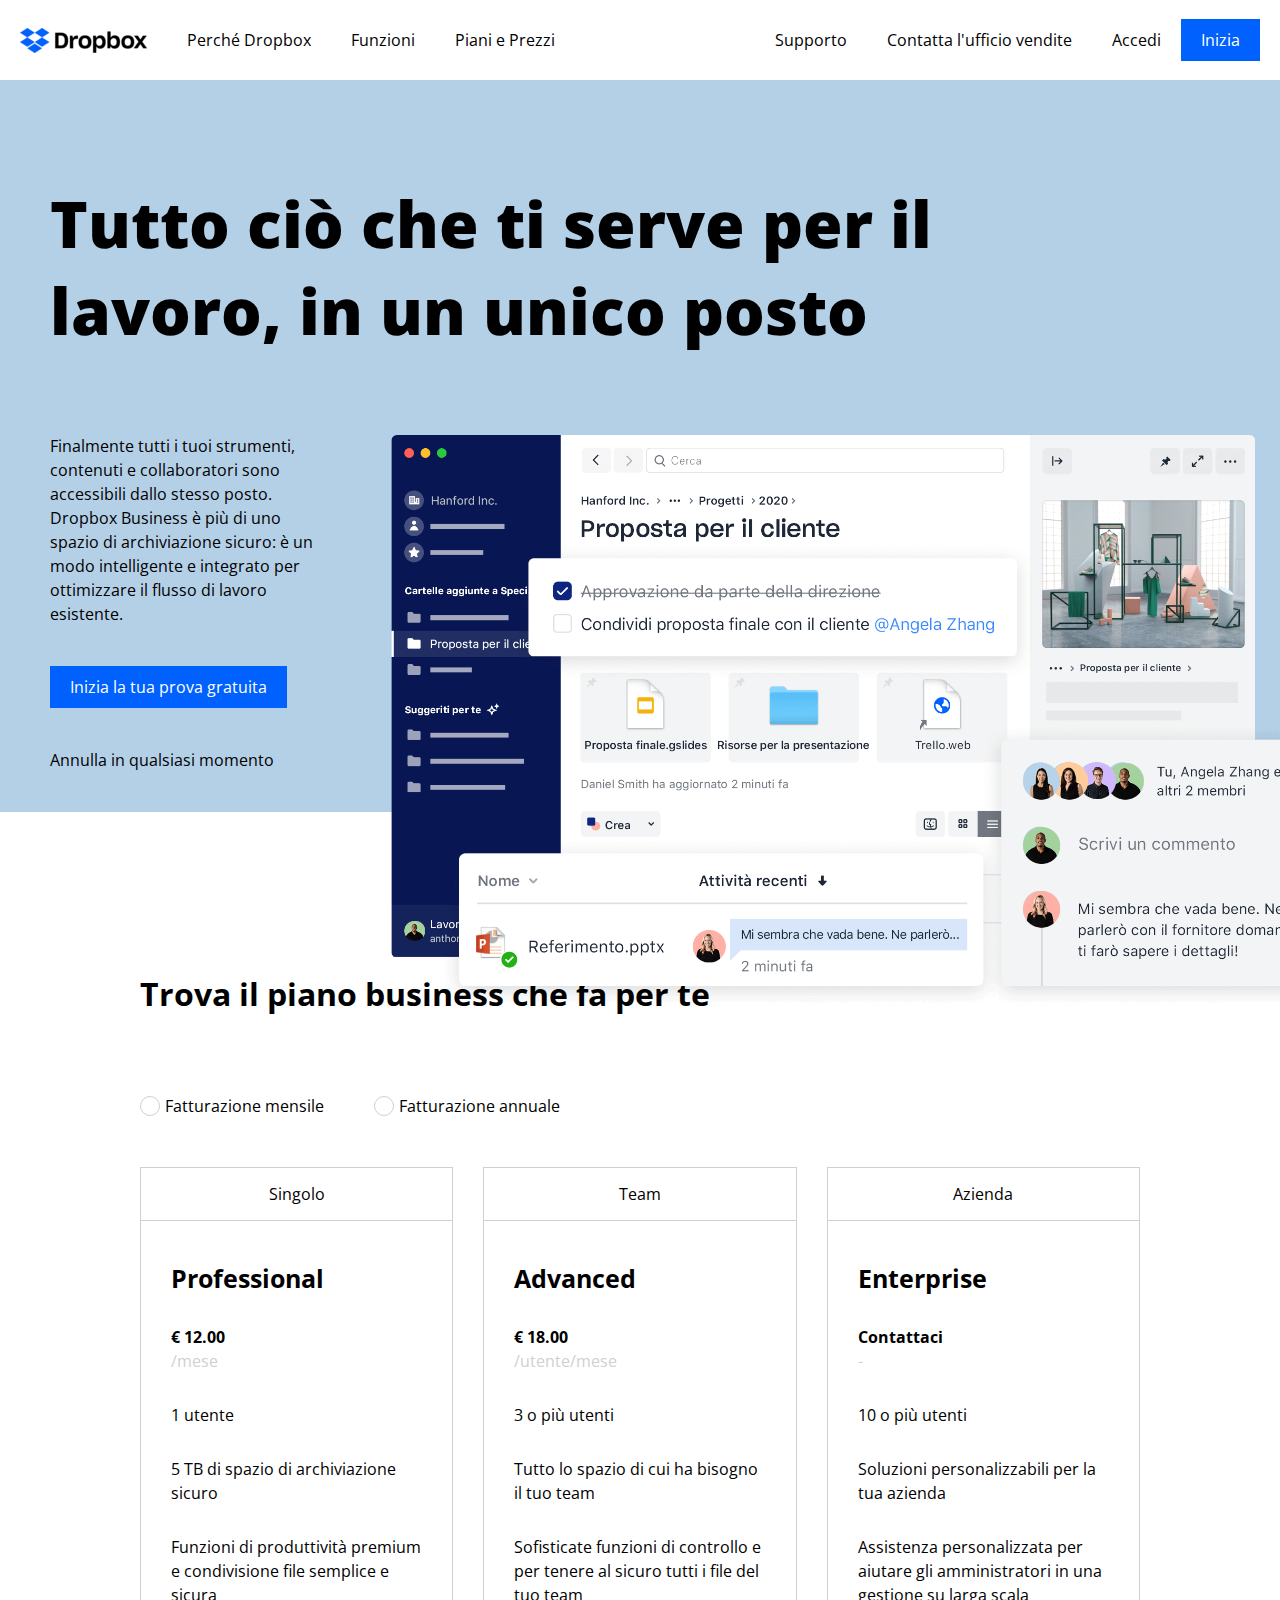
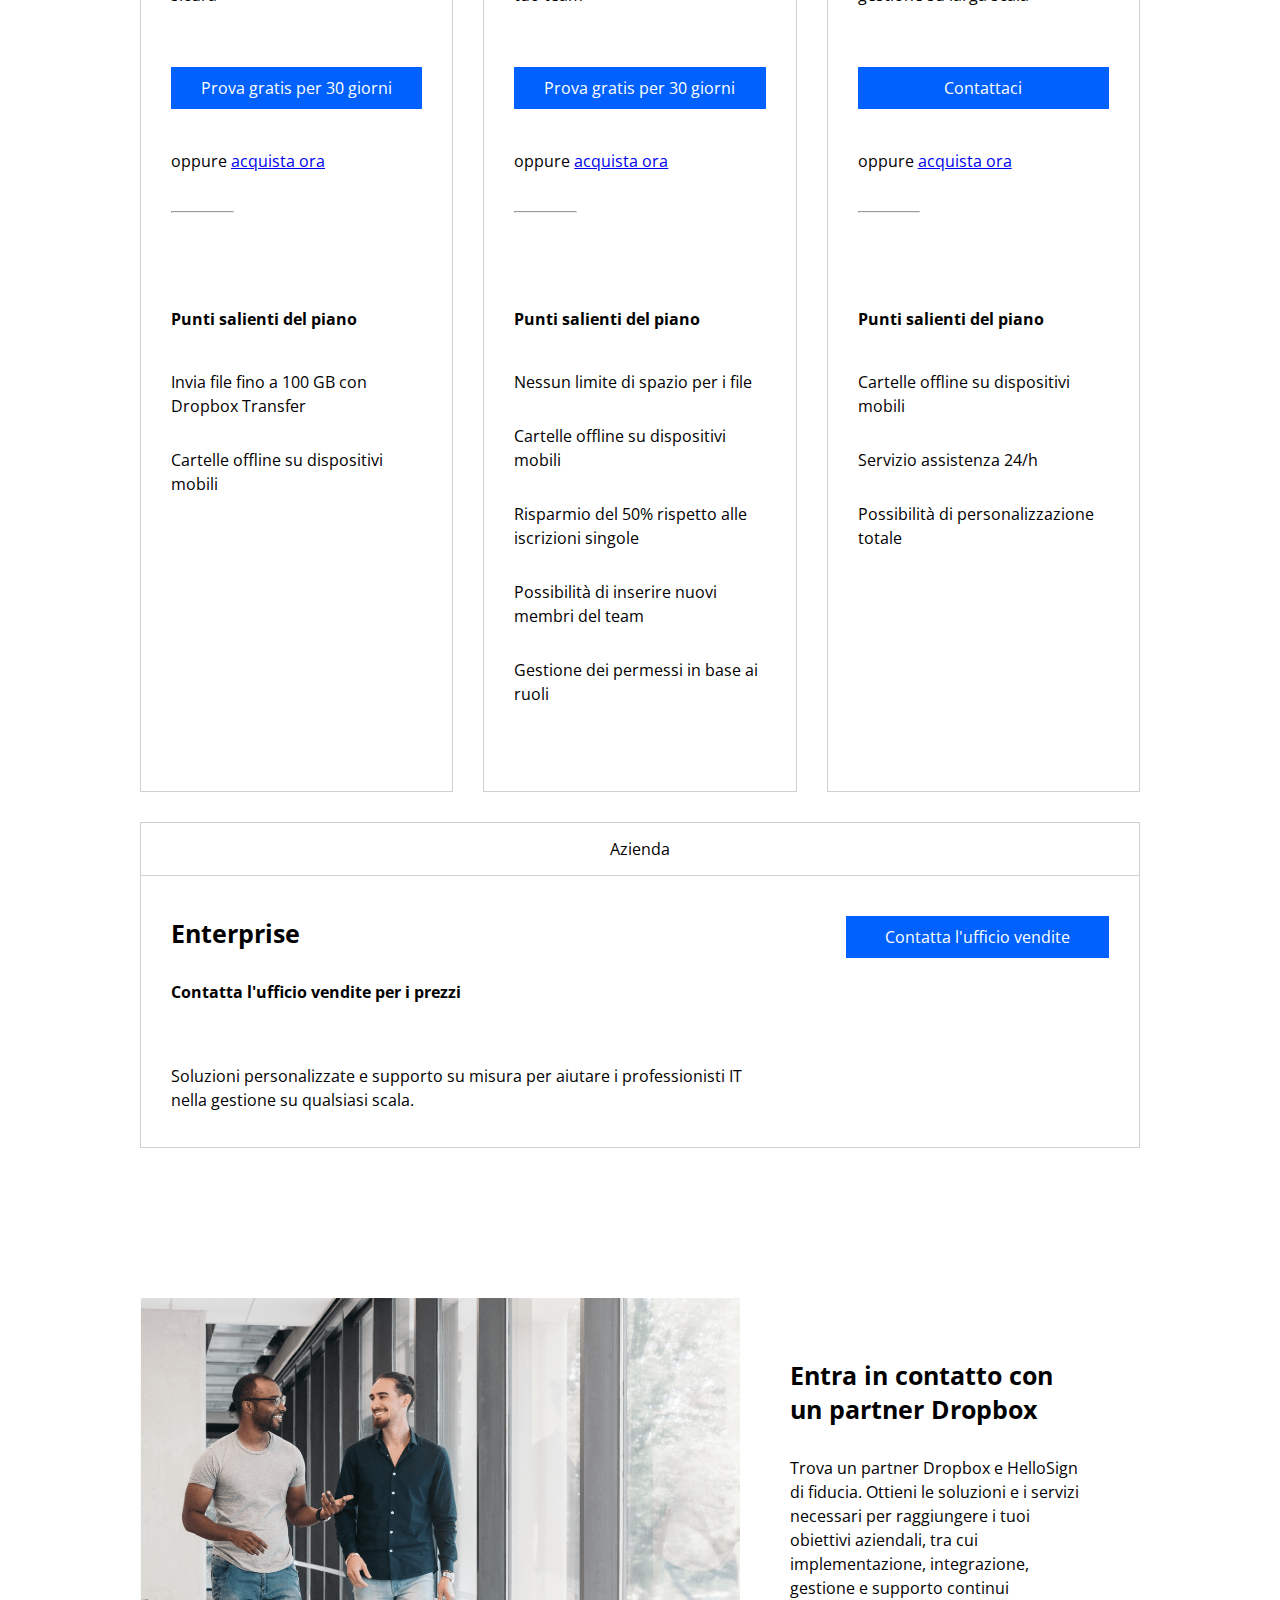
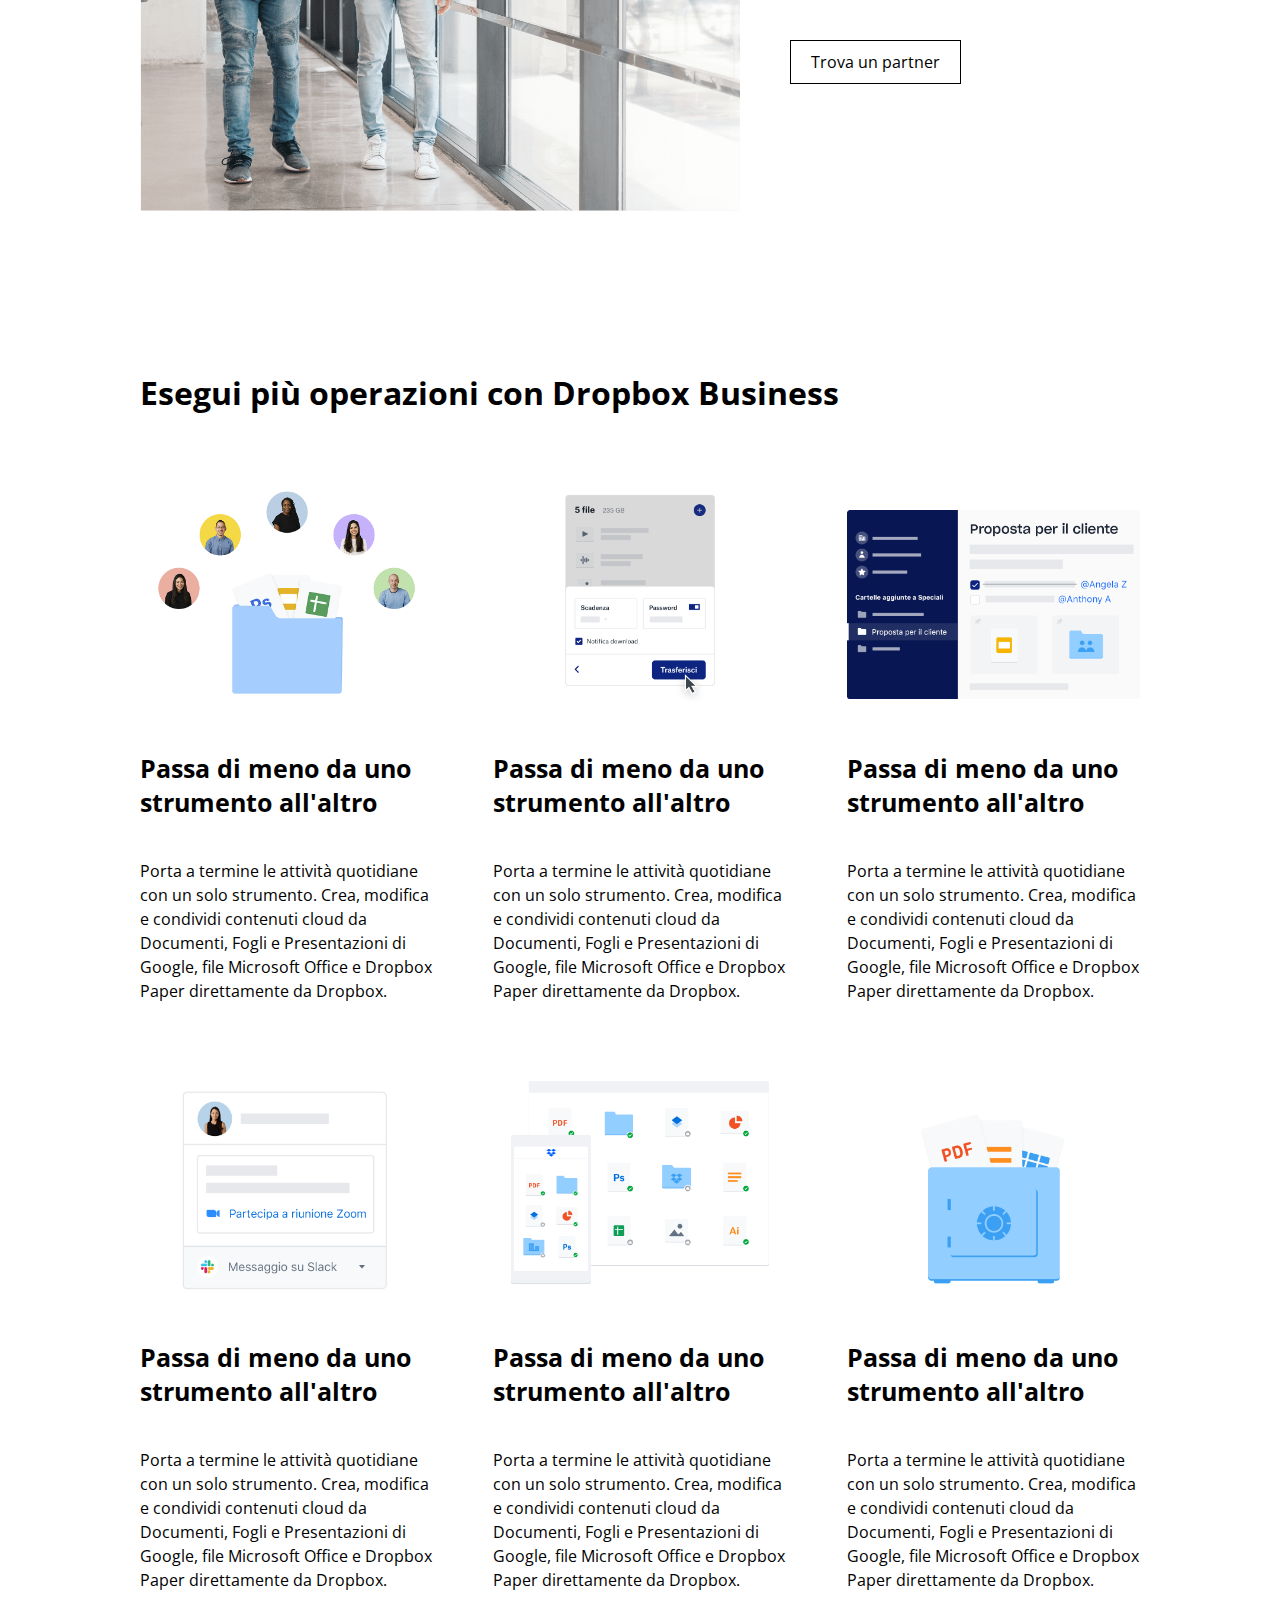
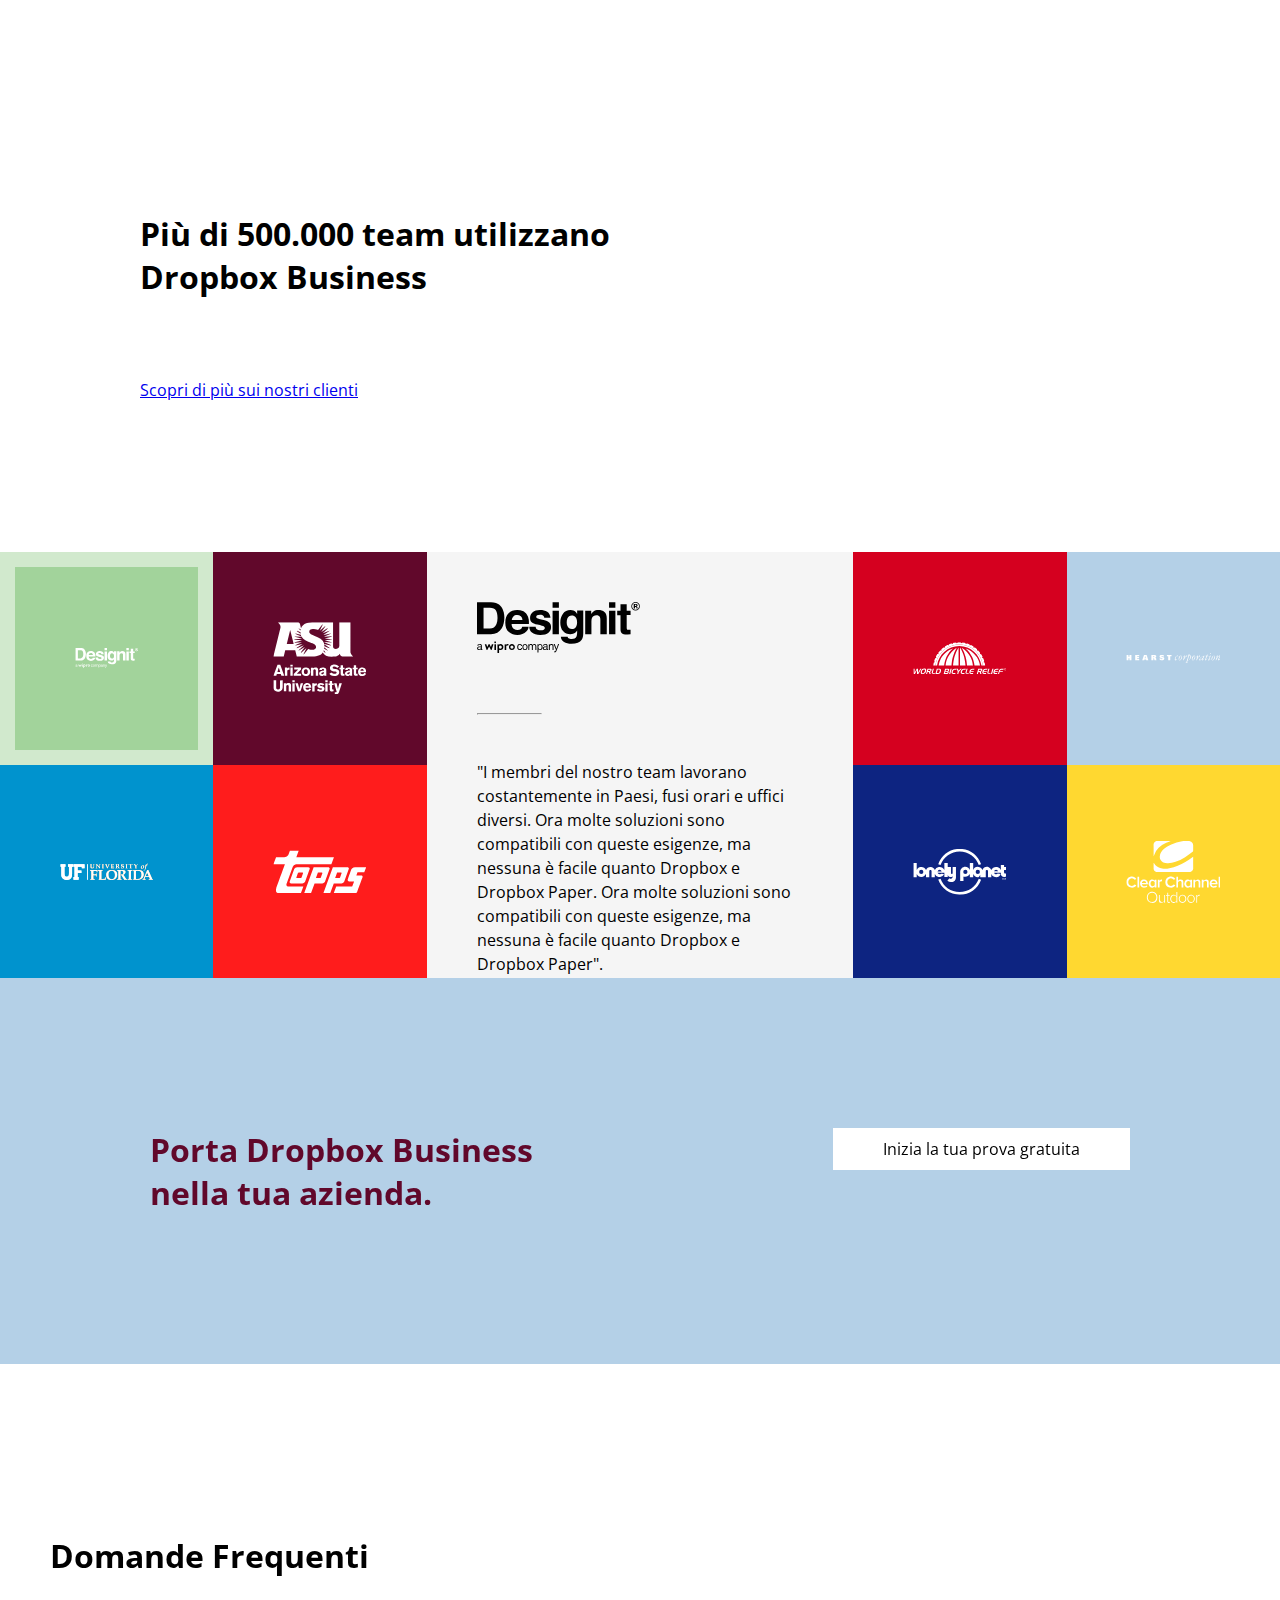
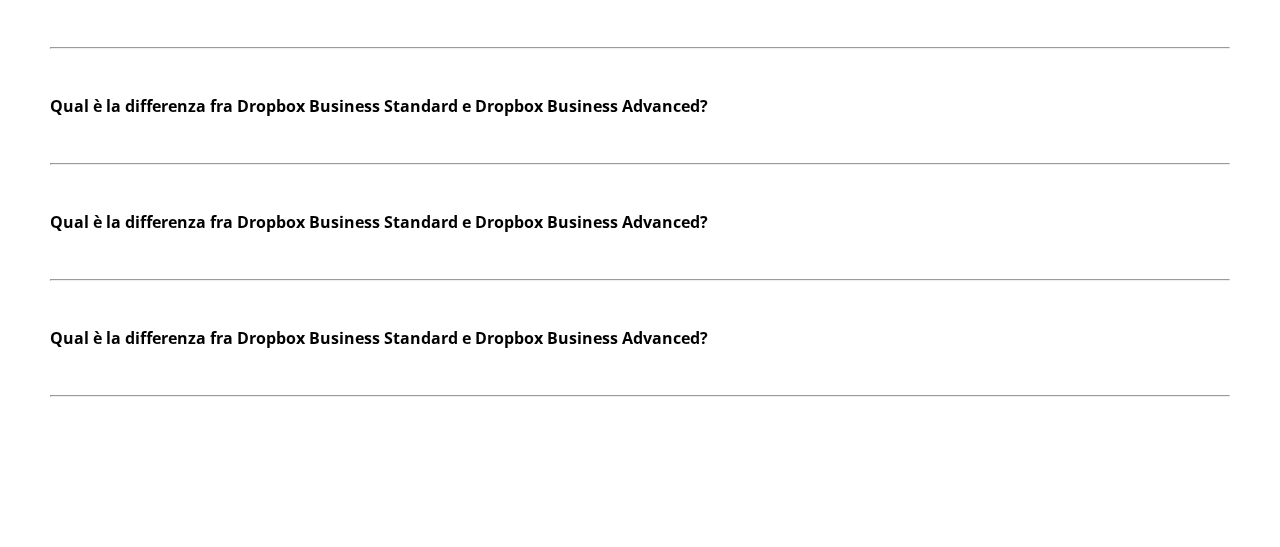
==== index.html @ 778fd45a "feat: faq section no dropdown" ====
<!DOCTYPE html>
<html lang="en">
<head>
    <meta charset="UTF-8">
    <meta name="viewport" content="width=device-width, initial-scale=1.0">

    <title>Dropbox</title>

    <!-- FONT AWESOME -->
    <link rel="stylesheet" href="https://cdnjs.cloudflare.com/ajax/libs/font-awesome/6.4.2/css/all.min.css" integrity="sha512-z3gLpd7yknf1YoNbCzqRKc4qyor8gaKU1qmn+CShxbuBusANI9QpRohGBreCFkKxLhei6S9CQXFEbbKuqLg0DA==" crossorigin="anonymous" referrerpolicy="no-referrer" />

    <!-- GOOGLE FONTS - OPENS SANS -->
    <link rel="preconnect" href="https://fonts.googleapis.com">
    <link rel="preconnect" href="https://fonts.gstatic.com" crossorigin>
    <link href="https://fonts.googleapis.com/css2?family=Open+Sans:wght@400;500;700;800&display=swap" rel="stylesheet">

    <!-- MY CSS -->
    <link rel="stylesheet" href="./css/style.css">

</head>
<body>
    
    <header>
        <!-- NAVBAR -->
        <nav>
            <!-- left navbar -->
            <div class="left-nav">
                <ul>
                    <li><a href="#" class="not-under" id="nav-logo"><img src="img/logo-small.png" alt="logo dropbox"></a></li>
                    <li><a href="#">Perché Dropbox</a></li>
                    <li><a href="#">Funzioni</a></li>
                    <li><a href="#">Piani e Prezzi</a></li>
                </ul>
            </div>
            <!-- /left navbar -->

            <!-- right navbar -->
            <div class="right-nav">
                <ul>
                    <li><a href="#">Supporto</a></li>
                    <li><a href="#">Contatta l'ufficio vendite</a></li>
                    <li><a href="#">Accedi</a></li>
                    <li class="li-btn"><button id="btn-start">Inizia</button></li>
                </ul>
            </div>
            <!-- /right navbar -->
        </nav>
        <!-- /NAVBAR -->

        <!-- JUMBOTRON -->
        <section class="jumbo">
            <div class="jumbo-container central">
                <h1>
                Tutto ciò che ti serve per il lavoro, in un unico posto
                </h1>
                <div class="jumbo-bottom">

                    <div class="jumbo-col-left">

                        <p>Finalmente tutti i tuoi strumenti, contenuti e collaboratori sono accessibili dallo stesso posto. Dropbox Business è più di uno spazio di archiviazione sicuro: è un modo intelligente e integrato per ottimizzare il flusso di lavoro esistente.</p>

                        <button>Inizia la tua prova gratuita</button>

                        <p>Annulla in qualsiasi momento</p>

                        <i class="fa-solid fa-arrow-down"></i>

                    </div>

                    <div class="jumbo-col-right">
                        <img src="img/jumbo.png" alt="jumbotron image">
                    </div>
                    
                </div>
            </div>
            
        </section>
        <!-- /JUMBOTRON -->
    </header>

    <!-- /HEADER WITH NAVBAR AND JUMBOTRON -->


    <!-- MAIN -->
    <main>

        <!-- FIRST SECTION -->
        <section class="first-section central-small">

            <h2>
                Trova il piano business che fa per te
            </h2>

            <!-- billing selector -->
            <div class="billing-selector">
                <label>
                    <input type="radio" name="billing-option" value="monthly">
                    Fatturazione mensile
                </label>
                <label>
                    <input type="radio" name="billing-option" value="annual">
                    Fatturazione annuale
                </label>
            </div>
        
        
        

            <!-- articles -->
            <div class="art-card">

                <!-- article one -->
                <article class="border">

                    <div class="art-header">
                        <i class="fa-solid fa-user"></i> Singolo
                    </div>

                    <div class="art-main">
                        <h3>Professional</h3>
                        <p class="bold">&euro; 12.00</p>
                        <p class="grey">/mese</p>
                        <p><i class="fa-solid fa-user"></i> 1 utente</p>
                        <p><i class="fa-solid fa-folder"></i> 5 TB di spazio di archiviazione sicuro</p>
                        <p><i class="fa-solid fa-share-nodes"></i> Funzioni di produttività premium e condivisione file semplice e sicura</p>
                        <button>Prova gratis per 30 giorni</button>
                        <p>oppure <a href="#">acquista ora</a> </p>
                        <hr>
                    </div>

                    <div class="art-bottom">
                        <h4>Punti salienti del piano</h4>
                        <p><i class="fa-solid fa-check"></i> Invia file fino a 100 GB con Dropbox Transfer</p>
                        <p><i class="fa-solid fa-check"></i> Cartelle offline su dispositivi mobili</p>
                    </div>

                </article>

                <!-- article two -->
                <article class="border">

                    <div class="art-header">
                        <i class="fa-solid fa-users"></i> Team
                    </div>

                    <div class="art-main">
                        <h3>Advanced</h3>
                        <p class="bold">&euro; 18.00</p>
                        <p class="grey">/utente/mese</p>
                        <p><i class="fa-solid fa-users"></i> 3 o più utenti</p>
                        <p><i class="fa-solid fa-folder"></i> Tutto lo spazio di cui ha bisogno il tuo team</p>
                        <p><i class="fa-solid fa-share-nodes"></i> Sofisticate funzioni di controllo e per tenere al sicuro tutti i file del tuo team</p>
                        <button>Prova gratis per 30 giorni</button>
                        <p>oppure <a href="#">acquista ora</a> </p>
                        <hr>
                    </div>

                    <div class="art-bottom">
                        <h4>Punti salienti del piano</h4>
                        <p><i class="fa-solid fa-check"></i> Nessun limite di spazio per i file</p>
                        <p><i class="fa-solid fa-check"></i> Cartelle offline su dispositivi mobili</p>
                        <p><i class="fa-solid fa-check"></i> Risparmio del 50% rispetto alle iscrizioni singole</p>
                        <p><i class="fa-solid fa-check"></i> Possibilità di inserire nuovi membri del team</p>
                        <p><i class="fa-solid fa-check"></i> Gestione dei permessi in base ai ruoli</p>
                    </div>

                </article>

                <!-- article three -->
                <article class="border">

                    <div class="art-header">
                        <i class="fa-solid fa-building"></i></i> Azienda
                    </div>

                    <div class="art-main">
                        <h3>Enterprise</h3>
                        <p class="bold">Contattaci</p>
                        <p class="grey">-</p>
                        <p><i class="fa-solid fa-users"></i> 10 o più utenti</p>
                        <p><i class="fa-solid fa-folder"></i> Soluzioni personalizzabili per la tua azienda</p>
                        <p><i class="fa-solid fa-share-nodes"></i> Assistenza personalizzata per aiutare gli amministratori in una gestione su larga scala</p>
                        <button>Contattaci</button>
                        <p>oppure <a href="#">acquista ora</a> </p>
                        <hr>
                    </div>

                    <div class="art-bottom">
                        <h4>Punti salienti del piano</h4>
                        <p><i class="fa-solid fa-check"></i> Cartelle offline su dispositivi mobili</p>
                        <p><i class="fa-solid fa-check"></i> Servizio assistenza 24/h</p>
                        <p><i class="fa-solid fa-check"></i> Possibilità di personalizzazione totale</p>
                    </div>

                </article>

                <!-- article four -->
                <article class="border">

                    <div class="art-header">
                        <i class="fa-solid fa-building"></i></i> Azienda
                    </div>

                    <div class="art-main">

                        <div class="left-col-article">
                            <h3>Enterprise</h3>
                            <p class="bold">Contatta l'ufficio vendite per i prezzi</p>
                            <p> Soluzioni personalizzate e supporto su misura per aiutare i professionisti IT nella gestione su qualsiasi scala.</p>
                        </div>

                        <div class="right-col-article">
                            <button>Contatta l'ufficio vendite</button>
                        </div>
                        
                </article>

            </div>

        </section>
        <!-- /FIRST SECTION -->

        <!-- SECOND SECTION -->
        <section class="second-section central-small">
        

                    <div class="section2-col-left">
                        <img src="img/partner.png" alt="parters talking image">
                    </div>

                    <div class="section2-col-right">
                        <h3>Entra in contatto con un partner Dropbox</h3>
                        <p>Trova un partner Dropbox e HelloSign di fiducia. Ottieni le soluzioni e i servizi necessari per raggiungere i tuoi obiettivi aziendali, tra cui implementazione, integrazione, gestione e supporto continui</p>
                        <button class="button-white">Trova un partner</button>
                    </div>      
        </section>
        <!-- /SECOND SECTION -->

        <!-- THIRD SECTION -->

        <section class="third-section central-small">

            <h2>Esegui più operazioni con Dropbox Business</h2>
            <div class="section3-container">

                <div class="section3-card">
                    <img src="img/business-feature-switching-tools.png" alt="switching tools image">
                    <h3>Passa di meno da uno strumento all'altro</h3>
                    <p>Porta a termine le attività quotidiane con un solo strumento. Crea, modifica e condividi contenuti cloud da Documenti, Fogli e Presentazioni di Google, file Microsoft Office e Dropbox Paper direttamente da Dropbox.</p>
                </div>

                <div class="section3-card">
                    <img src="img/business-feature-send-files-it.png" alt="send files image">
                    <h3>Passa di meno da uno strumento all'altro</h3>
                    <p>Porta a termine le attività quotidiane con un solo strumento. Crea, modifica e condividi contenuti cloud da Documenti, Fogli e Presentazioni di Google, file Microsoft Office e Dropbox Paper direttamente da Dropbox.</p>
                </div>

                <div class="section3-card">
                    <img src="img/business-feature-coordinate-it.png" alt="business features image">
                    <h3>Passa di meno da uno strumento all'altro</h3>
                    <p>Porta a termine le attività quotidiane con un solo strumento. Crea, modifica e condividi contenuti cloud da Documenti, Fogli e Presentazioni di Google, file Microsoft Office e Dropbox Paper direttamente da Dropbox.</p>
                </div>

                <div class="section3-card">
                    <img src="img/business-feature-integrations-it.png" alt="integrations image">
                    <h3>Passa di meno da uno strumento all'altro</h3>
                    <p>Porta a termine le attività quotidiane con un solo strumento. Crea, modifica e condividi contenuti cloud da Documenti, Fogli e Presentazioni di Google, file Microsoft Office e Dropbox Paper direttamente da Dropbox.</p>
                </div>

                <div class="section3-card">
                    <img src="img/business-feature-multi-device.png" alt="multidevice image">
                    <h3>Passa di meno da uno strumento all'altro</h3>
                    <p>Porta a termine le attività quotidiane con un solo strumento. Crea, modifica e condividi contenuti cloud da Documenti, Fogli e Presentazioni di Google, file Microsoft Office e Dropbox Paper direttamente da Dropbox.</p>
                </div>

                <div class="section3-card">
                    <img src="img/business-feature-security.png" alt="security image">
                    <h3>Passa di meno da uno strumento all'altro</h3>
                    <p>Porta a termine le attività quotidiane con un solo strumento. Crea, modifica e condividi contenuti cloud da Documenti, Fogli e Presentazioni di Google, file Microsoft Office e Dropbox Paper direttamente da Dropbox.</p>
                </div>
            </div>

        </section>

        <!-- /THIRD SECTION -->

        <!-- FOURTH SECTION -->
        <section class="section4">


            <!-- section 4 top -->
            <div class="section4-top central-small">
                <h2>Più di 500.000 team utilizzano Dropbox Business</h2>
                <p><a href="#">Scopri di più sui nostri clienti</a></p>
            </div>

            <!-- section 4 bottom banner -->

            <div class="banner-container">

                <div class="banner-col">
                    <div class="banner-card bg-green border-green"><img src="img/designit.svg" alt="designit logo"></div>
                    <div class="banner-card bg-red-burn"><img src="img/arizona_state_university.svg" alt="ASU logo"></div>
                    <div class="banner-card bg-light-blue"><img src="img/university_of_florida.svg" alt="uni of florida logo"></div>
                    <div class="banner-card bg-red-bright"><img src="img/topps.svg" alt="topps logo"></div>
                </div>

                <div class="banner-col central-col bg-white-smoke">

                    <img src="img/designit.svg" alt="designit logo">

                    <hr>

                    <p>"I membri del nostro team lavorano costantemente in Paesi, fusi orari e uffici diversi. Ora molte soluzioni sono compatibili con queste esigenze, ma nessuna è facile quanto Dropbox e Dropbox Paper. Ora molte soluzioni sono compatibili con queste esigenze, ma nessuna è facile quanto Dropbox e Dropbox Paper".</p>
                    <p>Morten Thomsen, Global IT Lead</p>

                </div>

                <div class="banner-col">
                    <div class="banner-card bg-red"><img src="img/world_bicycle_relief.svg" alt="wbr logo"></div>
                    <div class="banner-card bg-brand"><img src="img/hearst_corp.svg" alt="hearst corp logo"></div>
                    <div class="banner-card bg-blue"><img src="img/lonely_planet.svg" alt="lonely planet logo"></div>
                    <div class="banner-card bg-yellow"><img src="img/clear_channel.svg" alt="clear channel logo"></div>
                </div>

            </div>

            <div class="banner-bottom">
                <div class="banner-bottom-container central-small">
                    <h2>Porta Dropbox Business nella tua azienda.</h2>
                    <a href="#"><button class="button-white no-border">Inizia la tua prova gratuita</button></a>
                </div>
                
            </div>

        </section>
        <!-- /FOURTH SECTION -->


        <!-- FAQ SECTION -->

        <section class="faq-section">

            <div class="faq-container central small">
                <h2>Domande Frequenti</h2>

                <hr>
                
                <div class="faq-div strong">
                    <p>Qual è la differenza fra Dropbox Business Standard e Dropbox Business Advanced?</p>
                    <i class="fa-solid fa-chevron-down"></i>
                </div>

                <hr>
                
                <div class="faq-div strong">
                    <p>Qual è la differenza fra Dropbox Business Standard e Dropbox Business Advanced?</p>
                    <i class="fa-solid fa-chevron-down"></i>
                </div>

                <hr>
                
                <div class="faq-div strong">
                    <p>Qual è la differenza fra Dropbox Business Standard e Dropbox Business Advanced?</p>
                    <i class="fa-solid fa-chevron-down"></i>
                </div>

                <hr>
                
            </div>

        </section>


        <!-- /FAQ SECTION -->

    </main>
    <!-- /MAIN -->

</body>
</html>
---- css/style.css ----
/* RESET */

* {
    margin: 0;
    padding: 0;
    box-sizing: border-box;
}

/* COMMON */

:root {
    --brand-color: #0061ff;
    --light-blue: #b4d0e7;
    --border-grey: #d0d0d3;
  }

button {
    background-color: var(--brand-color);
    color: white;
    border: none;
    padding: 10px 20px;
  }

.central {
    width: 1180px;
    margin: 0 auto;
}

.central-small {
    width: 1000px;
    margin: 0 auto;
}

.border {
    border: 1px solid var(--border-grey);
}

.bold {
    font-weight: 700;
}

.grey {
    color: var(--border-grey)
}

.button-white {
    background-color: white;
    color: black;
    border: 1px solid black;
}

img {
    width: 100%;
    display: block;
}

.bg-green {
    background-color: #a2d39b;
}

.bg-red-bright {
    background-color: #ff1c1c;
}

.bg-red {
    background-color: #d5001f;
}

.bg-light-blue {
    background-color: #0093ce;
}

.bg-blue {
    background-color: #0d2481;
}

.bg-red-burn {
    background-color: #61082b;
}

.bg-yellow {
    background-color: #ffd830;
}

.bg-brand {
    background-color: var(--light-blue);
}

.bg-white-smoke {
    background-color: #f5f5f5;
}

.no-border {
    border: none;
}

.strong {
    font-weight: 700;
}


/* TYPOGRAPHY */

* {
    font-size: 16px; /* everything is 16px besides titles */
    font-family: 'Open Sans', sans-serif;
}

h1 {
    font-size: 64px;
    font-weight: 800;
}

p {
    line-height: 150%;
}

h3 {
    font-size: 25px;
}

/* HEADER */

header {
    display: flex;
    width: 100%;
    flex-direction: column;
}

/* NAVBAR */

nav {
    display: flex;
    justify-content: space-between;
    width: 100%;
    line-height: 80px;
    box-shadow: 0px 4px 4px rgba(0, 0, 0, 0.4);
}
  
ul {
    list-style-type: none;
    display: flex;
    align-items: center;
  }
  
  
header li a {
    position: relative;
    display: block;
    padding: 0 20px;
    text-decoration: none;
    color: black;
    
  }

ul button {
    margin-right: 20px;
}


/* underline that appears on hover */
  
a:not(.not-under)::after {
    content: '';
    display: block;
    height: 2px;
    width: 0;
    background-color: black; 
    position: absolute;
    bottom: -2px; /* distance between the underline and the link in the navbar */
    left: 0;
  }
  
a:not(#nav-logo):hover::after {
    width: 100%;
  }

/* *********************************** */


/* JUMBOTRON */

.jumbo {
    width: 100%;
    background-color: var(--light-blue);
}

.jumbo-container h1 {
    margin-top: 100px;
    margin-bottom: 80px;
    padding-right: 80px;
}

.jumbo-bottom {
    display: flex;
}

.jumbo-container .jumbo-col-left {
    width: calc(100% / 3);
    padding-right: 30px;
}

.jumbo-container .jumbo-col-left p,
.jumbo-container .jumbo-col-left button {
    margin-bottom: 40px;
}


.jumbo-container .jumbo-col-left i {
    font-size: 42px;
    margin-top: 40px;
    margin-bottom: 30px;
}

.jumbo-col-right  {
    /* width: calc(2/3 * 100%); */
    width: 100%;
    position: relative;
}

.jumbo-col-right img {
    width: 115%;
    display: block;
    position: absolute;
}

/* MAIN */


/* FIRST SECTION */

main h2 {
    margin-top: 160px;
    font-size: 32px;
}

/* BILLING SELECTOR */

.billing-selector {
    margin-top: 80px;
    display: flex;
}

.billing-selector label {
    margin-right: 50px; 
    display: flex;
    align-items: center;
}

.billing-selector input {
    margin-right: 5px; 
}

.billing-selector input[type="radio"] {
    appearance: none;
    width: 20px; 
    height: 20px; 
    border: 1px solid var(--border-grey);
    border-radius: 50%; 
    outline: none; 
    margin-right: 5px;
    
}

.billing-selector input[type="radio"]:checked { /* Blue background color when selected */
    border: 6px solid var(--brand-color);
}

/* ***************************** */


/* ARTICLE SECTION */

.art-card {
    margin-top: 50px;
    display: flex;
    flex-wrap: wrap;
    gap: 30px;
}

article {
    width: calc((100% / 3) - (2/3)* 30px); /*width: (100% / n) - (((n -1) / n) * g); n = columns per row, g = gap */
}
    
    


/* article header */

.art-header {
    text-align: center;
    padding: 15px 0;
    border-bottom: 1px solid var(--border-grey);
}

/* article main */

.art-main {
    padding: 40px 30px;
}

.art-main button {
    width: 100%;
    margin-top: 30px;
    margin-bottom: 40px;
}

section .art-main .bold + p {
    margin-bottom: 60px;
}

section .art-main h3, section .art-main p:not(.bold) {
    margin-bottom: 30px;
}

section .art-main hr {
    width: 25%;
    margin-top: 15%;
}

/* article bottom */

.art-bottom {
    padding: 55px 30px;
}

.art-bottom h4 {
    margin-bottom: 40px;
    font-weight: 700;
}

.art-bottom p {
    margin-bottom: 30px;
}


.fa-check {
    color: var(--brand-color);
}


/* last article that wraps */

article:nth-child(4) {
    flex-basis: 100%; 
}

article:nth-child(4) .art-main {
    display: flex;
    padding-bottom: 35px;
}


article:nth-child(4) .left-col-article {
    width: calc(2/3 * 100%);
    padding-right: 50px;
}

article:nth-child(4) .right-col-article {
    flex-grow: 1;
    padding-left: 50px;
}

article:nth-child(4) .left-col-article p {
margin-bottom: 0;
}

article:nth-child(4) .left-col-article .bold {
    margin-bottom: 60px;
}

article:nth-child(4) .right-col-article button {
    margin: 0 auto;
}

/* ***************************** */

/* SECOND SECTION */

.second-section {
    display: flex;
    margin-top: 150px;
}

/* second section left column */

.second-section .section2-col-left {
    width: 60%;
}


/* second section right column */

.second-section .section2-col-right {
    width: 40%;
    padding: 60px 50px;
}

.second-section .section2-col-right button {
    margin-top: 40px;
}

.second-section .section2-col-right h3 {
    margin-bottom: 30px;
}


/* ***************************** */

/* THIRD SECTION */

.section3-container{
    display: flex;
    flex-wrap: wrap;
    gap: 60px;
    padding-top: 60px;
    margin-bottom: 220px;
}

.section3-card {
     width: calc((100% / 3) - ((2 / 3) * 60px))  /*width: (100% / n) - (((n -1) / n) * g); n = columns per row, g = gap */
}

.section3-card img, .section3-card h3 {
    margin-bottom: 40px;
}


/* ***************************** */


/* FOURTH SECTION */

/* section 4 top */

.section4-top {
    padding-right: 450px;
}

.section4-top h2 {
    margin-bottom: 80px;
}

.section4-top p {
    margin-bottom: 150px;
}

/* section 4 central banner */

.banner-container {
    display: flex;
}

.banner-col {
    height: calc(100vw / 3);
    width: calc(100% / 3);
    display: flex;
    flex-wrap: wrap;
}

.banner-card {
    height: 50%;
    width: 50%;
    position: relative;
}

.banner-card img {
    position: absolute;
    transform: translate(-50% , -50%);
    top: 50%;
    left: 50%;
    filter: invert(1);
    max-width: calc(100% - 120px); /* Set max-width with padding effect */
}

.border-green {
    border: 15px solid #d1e9cd;
}

.central-col {
    overflow: auto;
    padding: 50px;
    display: block;    
}

.central-col img {
    max-width: 50%;
    margin-bottom: 60px;
   
}

.central-col hr {
 margin-bottom: 45px;
 width: 20%;
}

.central-col hr + p {
    margin-bottom: 60px;
   }

/* ***************************** */

/* section 4 banner bottom */

.banner-bottom {
    display: flex;
    padding: 150px;
    background-color: var(--light-blue);
    margin-bottom: 170px;
}

.banner-bottom-container {
    display: flex;
}

.banner-bottom h2 {
margin: 0;
padding-right: 300px;
color: #61082b;
}

.banner-bottom a button {
    white-space: nowrap;
    padding: 10px 50px;
}

/* ***************************** */

/* section FAQ */

.faq-container h2 {
    margin-bottom: 70px;
}

.faq-container hr {
    margin: 45px auto;
}

 .faq-container hr:last-of-type {  /*gives the last hr element a bigger margin bottom, if we were to add more faqs, this would still work */
    margin-bottom: 150px;
}

.faq-div {
    display: flex;
    justify-content: space-between;
    padding-right: 60px;
}

/* ***************************** */
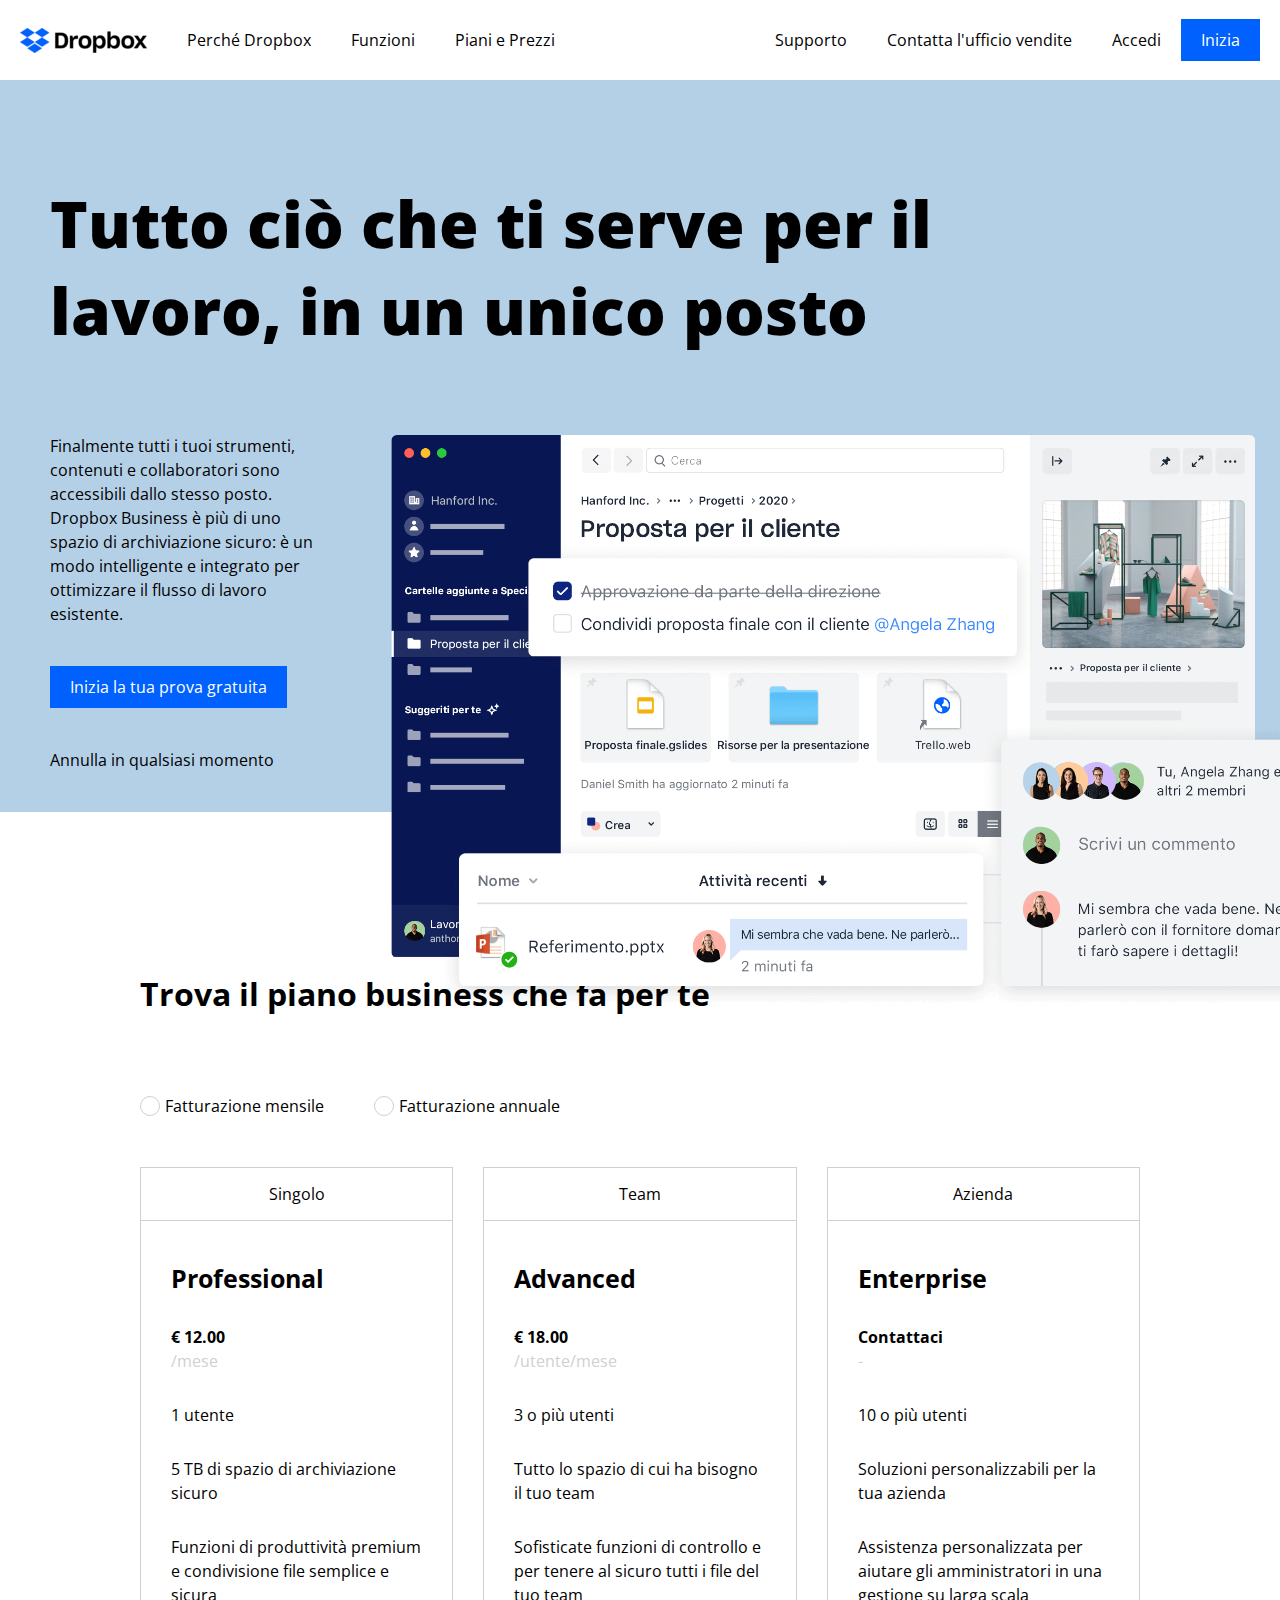
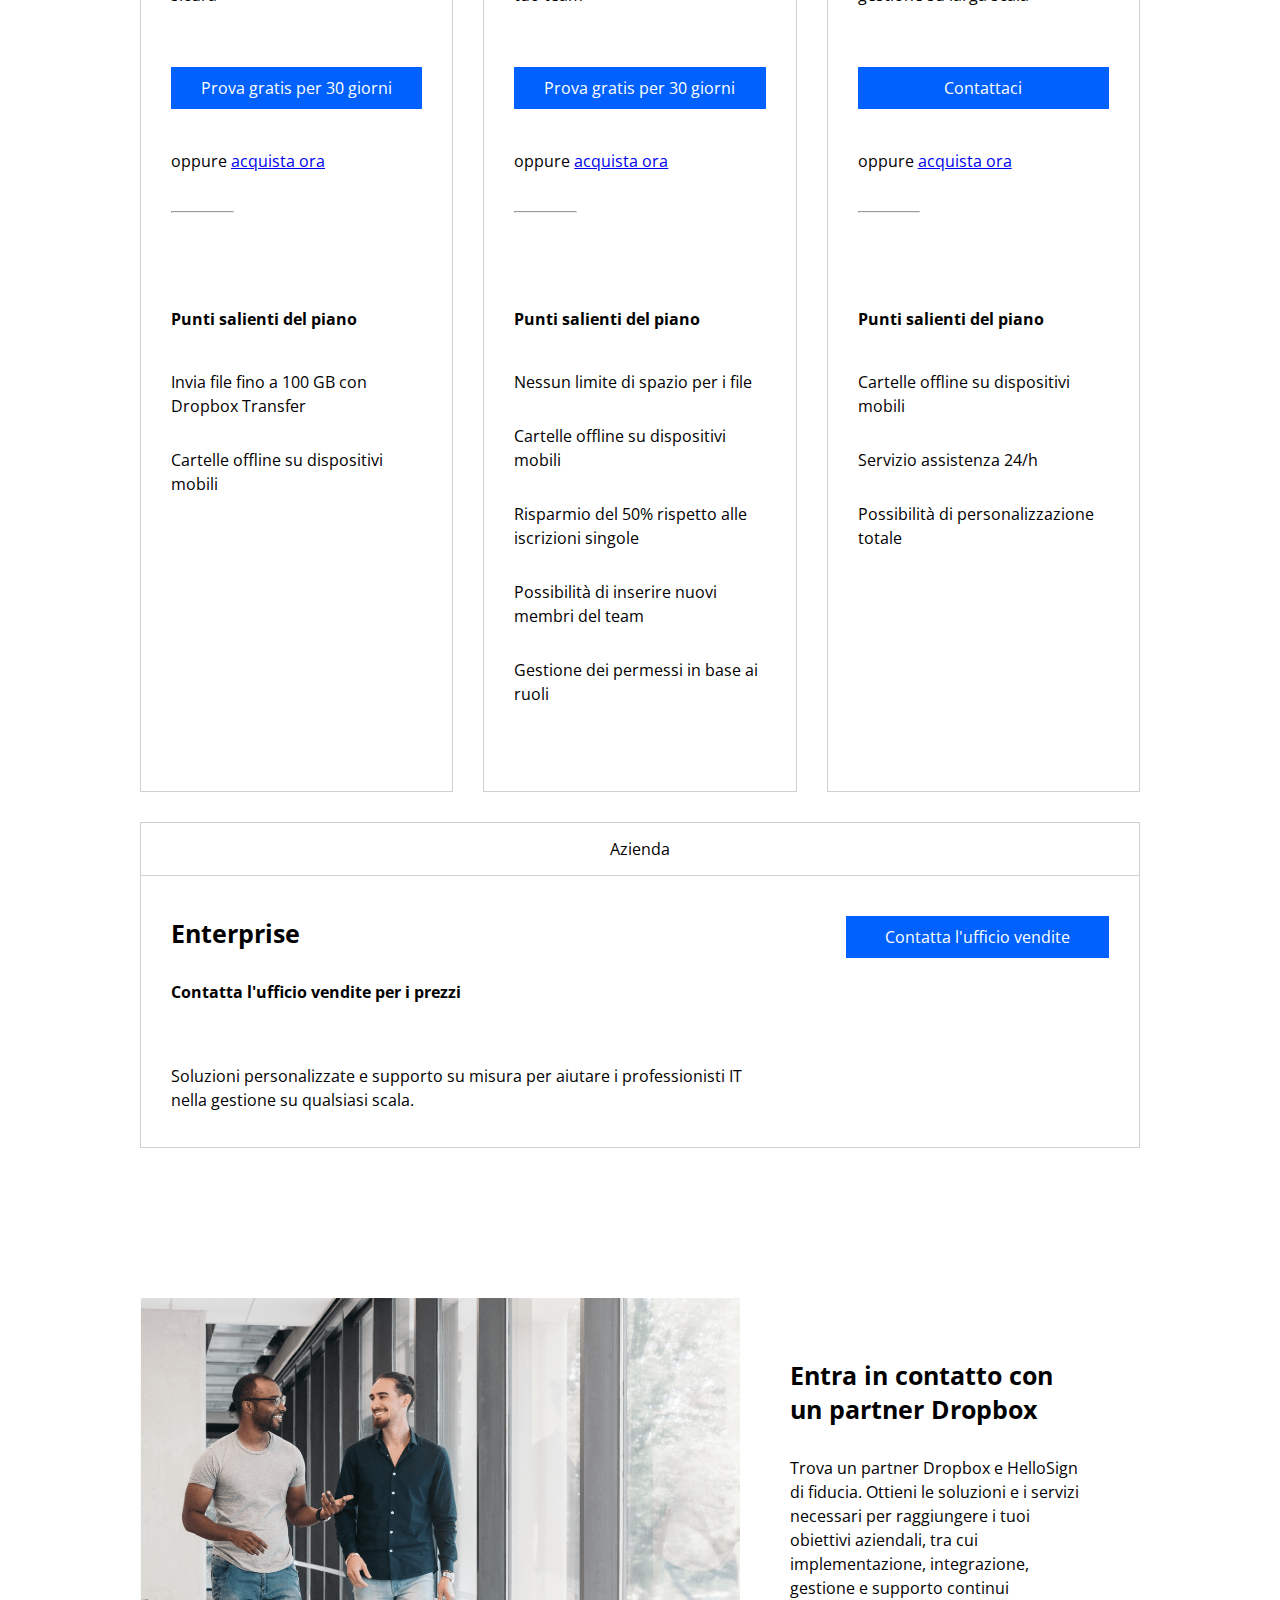
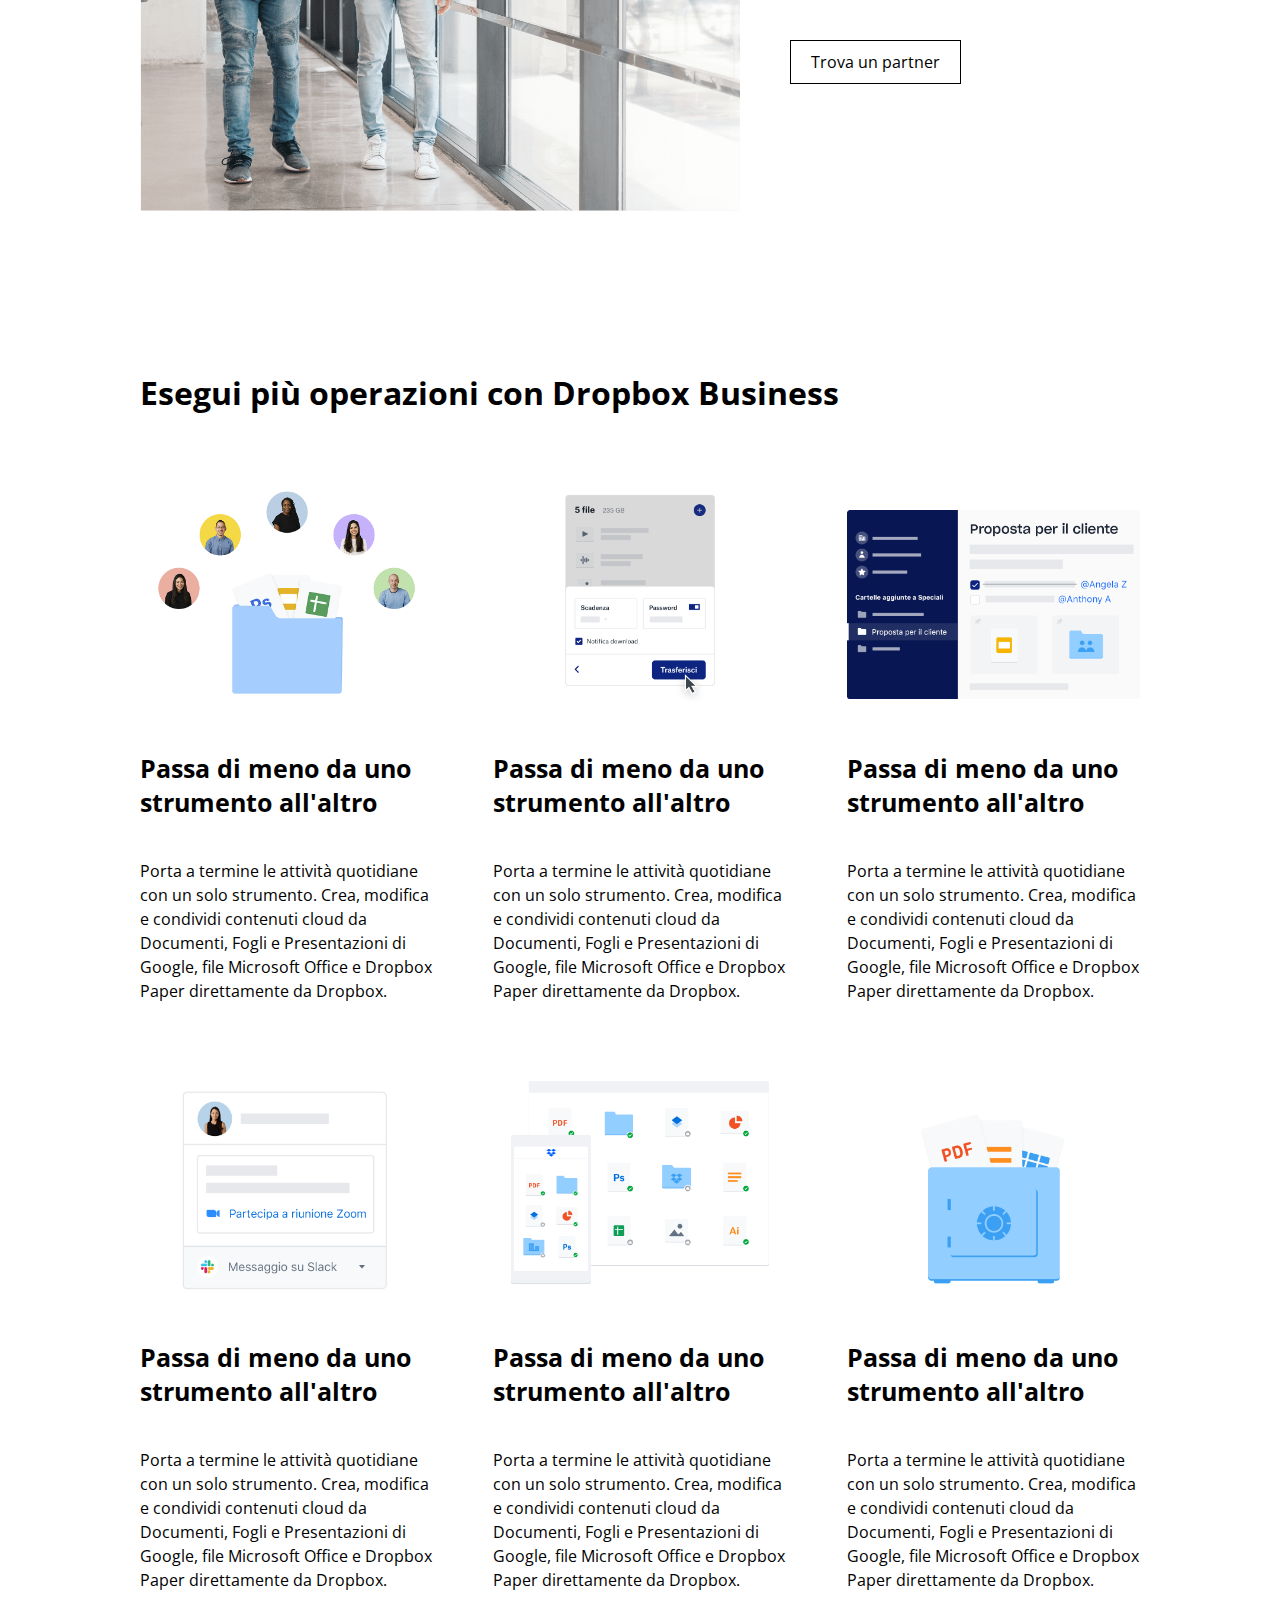
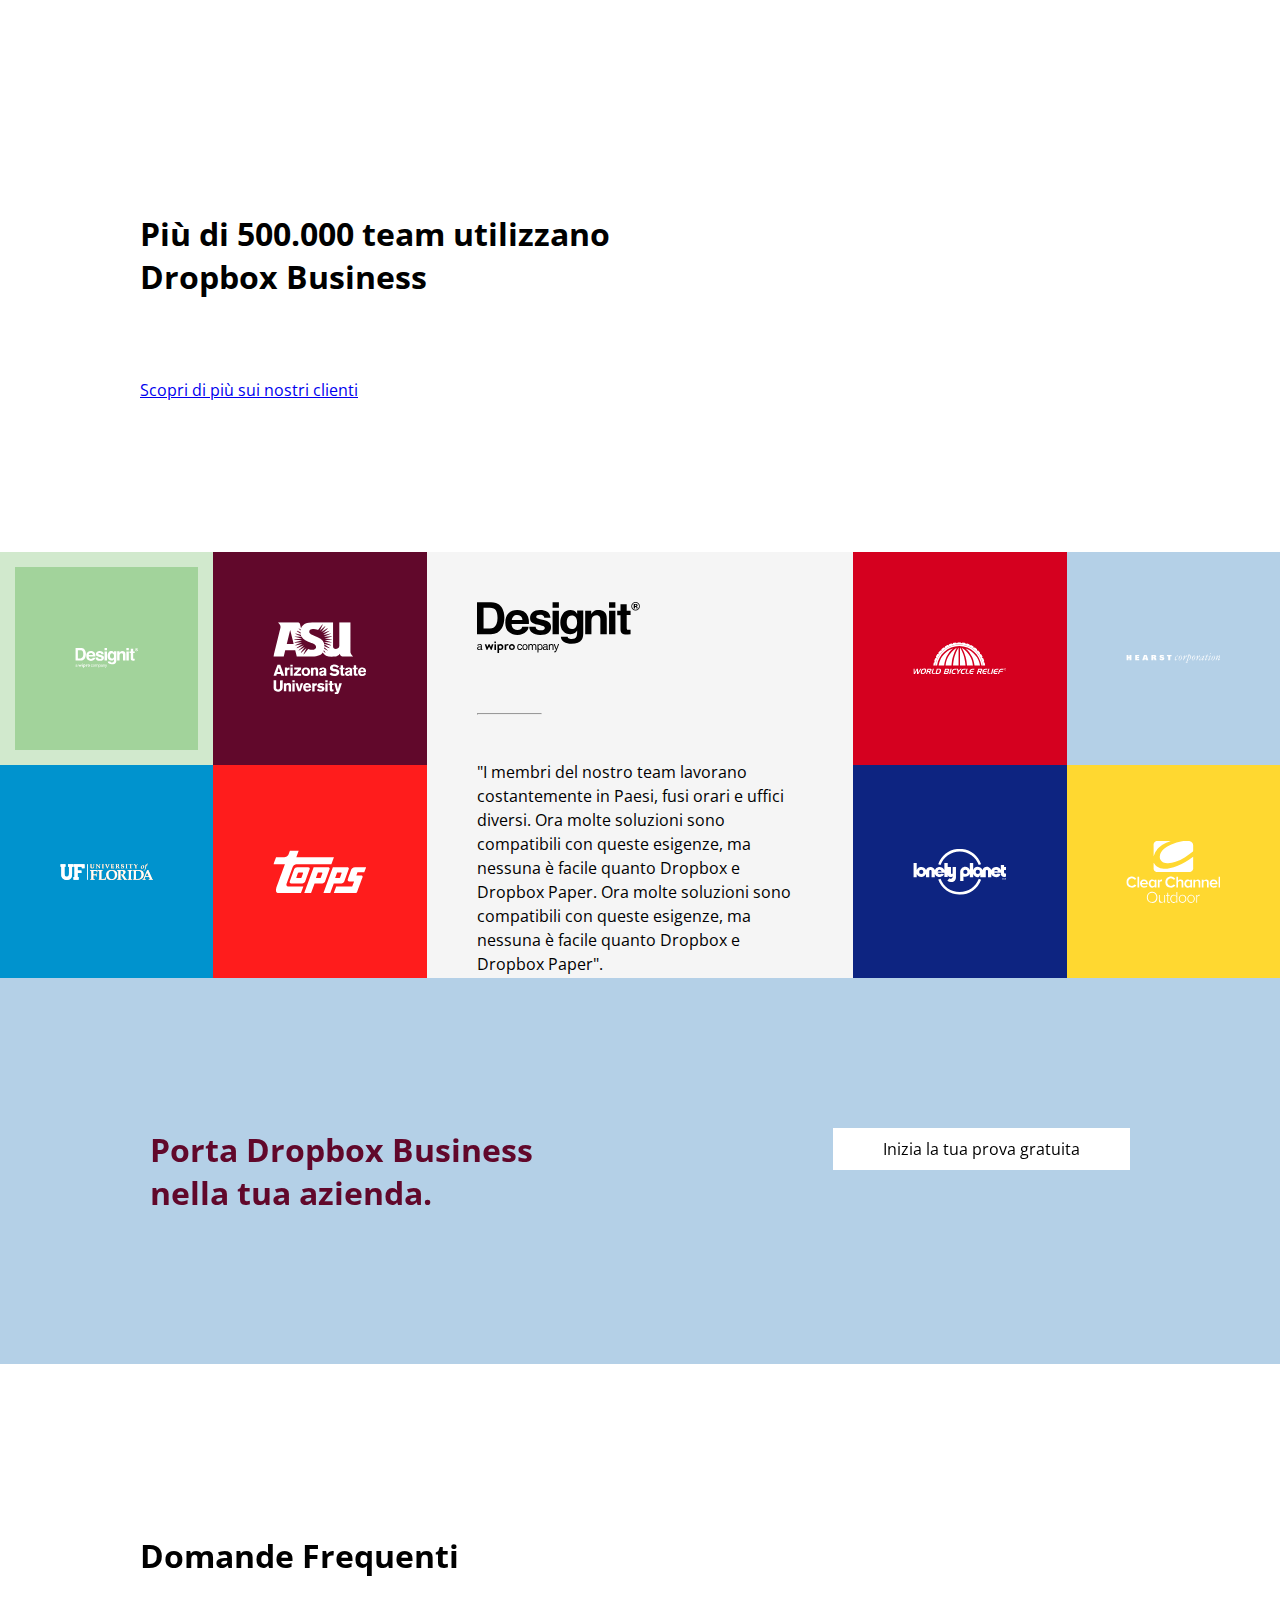
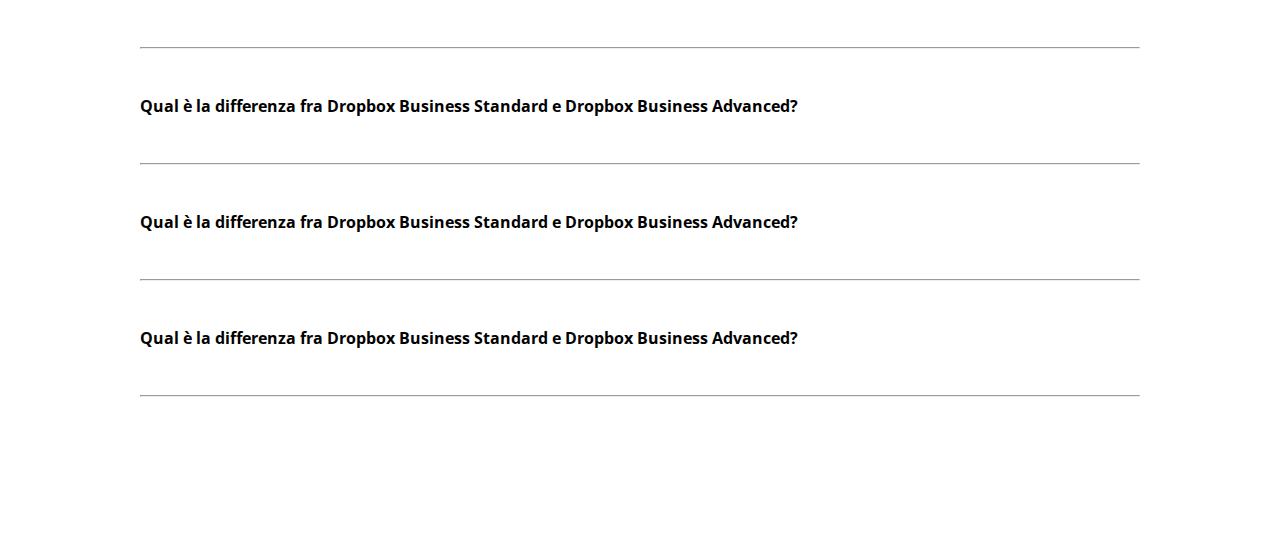
==== commit 16df58d8: "feat: adjusted hover div" ====
--- a/index.html
+++ b/index.html
@@ -341,28 +341,41 @@
 
         <section class="faq-section">
 
-            <div class="faq-container central small">
+            <div class="faq-container central-small">
                 <h2>Domande Frequenti</h2>
 
                 <hr>
                 
-                <div class="faq-div strong">
-                    <p>Qual è la differenza fra Dropbox Business Standard e Dropbox Business Advanced?</p>
+                <div class="faq-div">
+                    <p class="strong">Qual è la differenza fra Dropbox Business Standard e Dropbox Business Advanced?</p>
                     <i class="fa-solid fa-chevron-down"></i>
                 </div>
 
+                <div class="answer-div">
+                    <p class="answer">Lorem ipsum dolor sit, amet consectetur adipisicing elit. Quas ullam non magni veniam, assumenda quia labore nisi voluptatibus aliquam debitis ea amet vel reiciendis quasi dolorum corrupti pariatur quod ducimus.</p>
+                </div>
+
                 <hr>
                 
-                <div class="faq-div strong">
-                    <p>Qual è la differenza fra Dropbox Business Standard e Dropbox Business Advanced?</p>
+                <div class="faq-div">
+                    <p class="strong">Qual è la differenza fra Dropbox Business Standard e Dropbox Business Advanced?</p>
                     <i class="fa-solid fa-chevron-down"></i>
                 </div>
 
+                <div class="answer-div">
+                    <p class="answer">Lorem ipsum dolor sit, amet consectetur adipisicing elit. Quas ullam non magni veniam, assumenda quia labore nisi voluptatibus aliquam debitis ea amet vel reiciendis quasi dolorum corrupti pariatur quod ducimus.</p>
+                </div>
+                    
+
                 <hr>
                 
-                <div class="faq-div strong">
-                    <p>Qual è la differenza fra Dropbox Business Standard e Dropbox Business Advanced?</p>
+                <div class="faq-div">
+                    <p class="strong">Qual è la differenza fra Dropbox Business Standard e Dropbox Business Advanced?</p>
                     <i class="fa-solid fa-chevron-down"></i>
+                </div>
+
+                <div class="answer-div">
+                    <p class="answer">Lorem ipsum dolor sit, amet consectetur adipisicing elit. Quas ullam non magni veniam, assumenda quia labore nisi voluptatibus aliquam debitis ea amet vel reiciendis quasi dolorum corrupti pariatur quod ducimus.</p>
                 </div>
 
                 <hr>
--- a/css/style.css
+++ b/css/style.css
@@ -532,9 +532,6 @@
     margin-bottom: 70px;
 }
 
-.faq-container hr {
-    margin: 45px auto;
-}
 
  .faq-container hr:last-of-type {  /*gives the last hr element a bigger margin bottom, if we were to add more faqs, this would still work */
     margin-bottom: 150px;
@@ -543,7 +540,33 @@
 .faq-div {
     display: flex;
     justify-content: space-between;
+    padding-top: 45px;
+    padding-bottom: 45px;
     padding-right: 60px;
-}
+    cursor: pointer;
+    overflow:hidden;
+}
+
+.answer-div {
+    opacity: 0;
+    display: none;
+    padding-bottom: 30px;
+}
+
+
+.faq-div:hover + .answer-div {
+    opacity: 1;
+    display: block;
+}
+
+.faq-div:hover i {
+    transform: rotate(180deg);
+}
+
+/* ***************************** */
+
+/* FOOTER */
+
+
 
 /* ***************************** */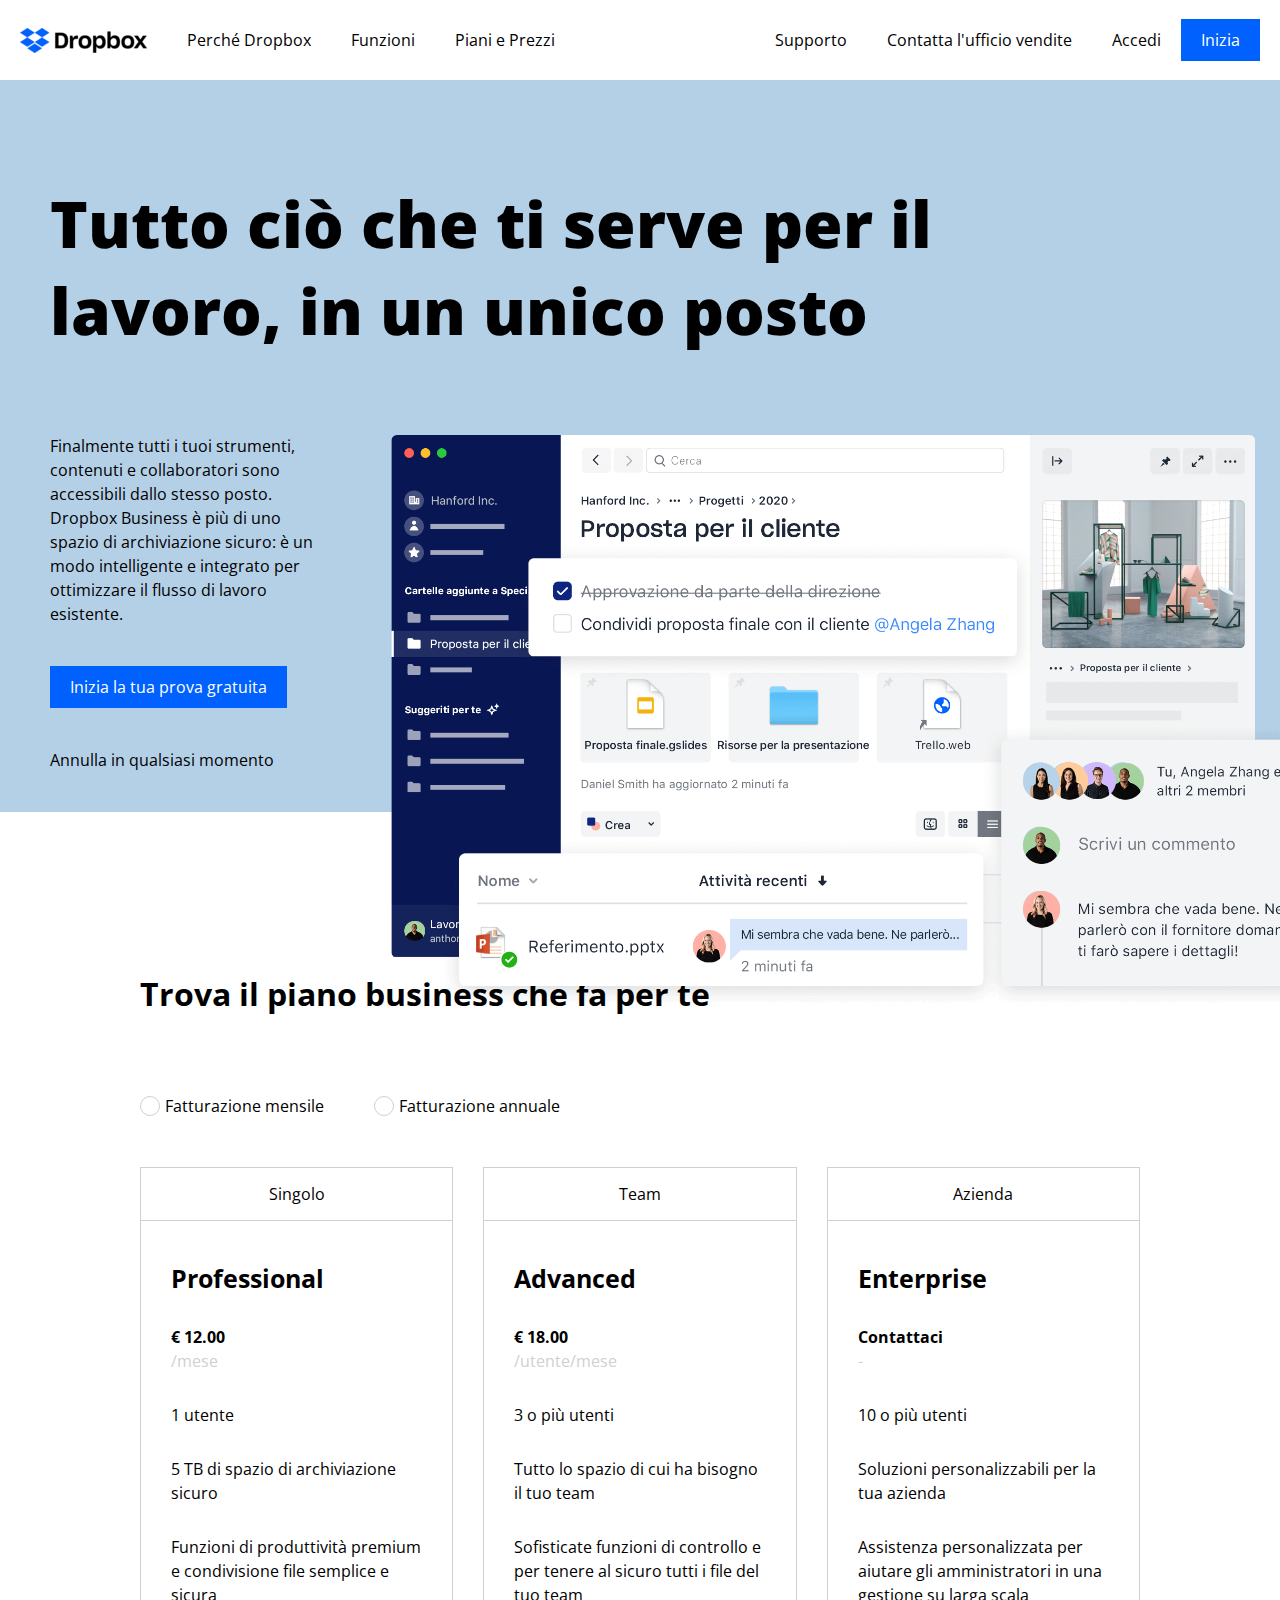
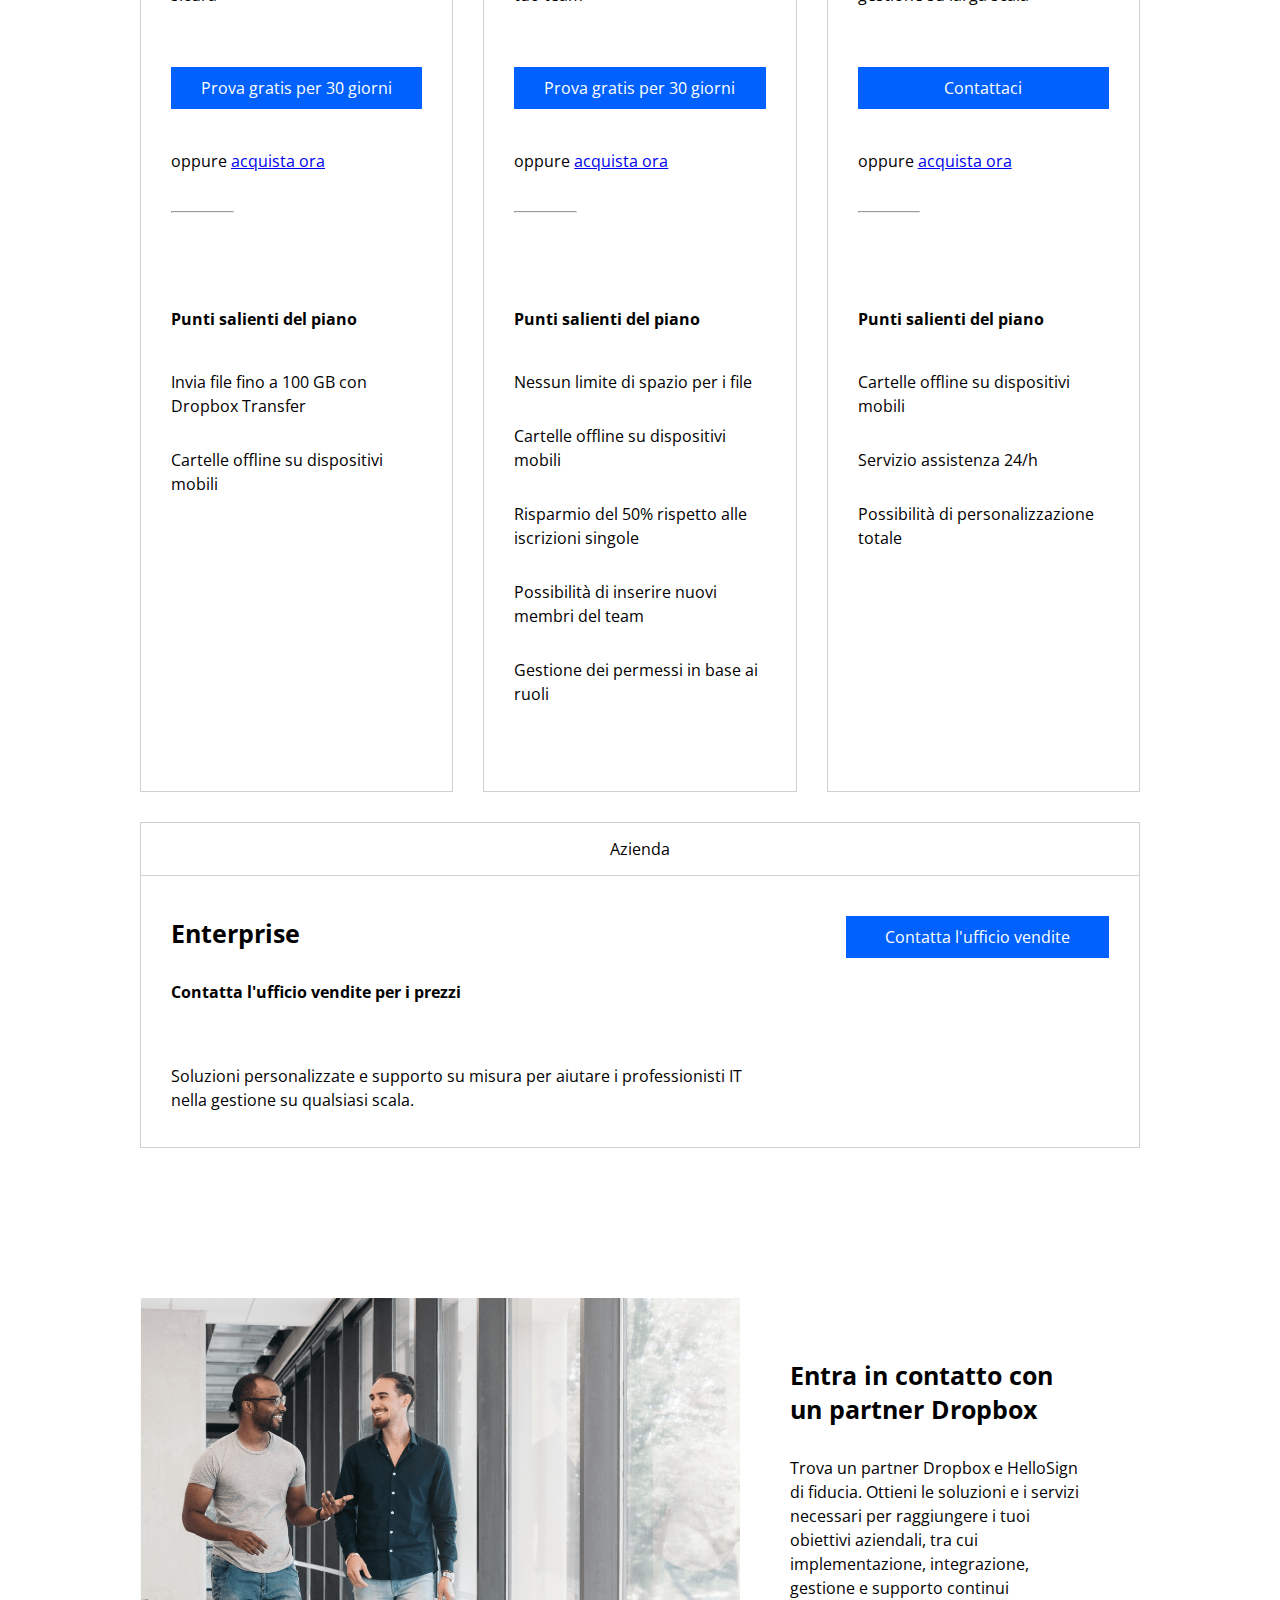
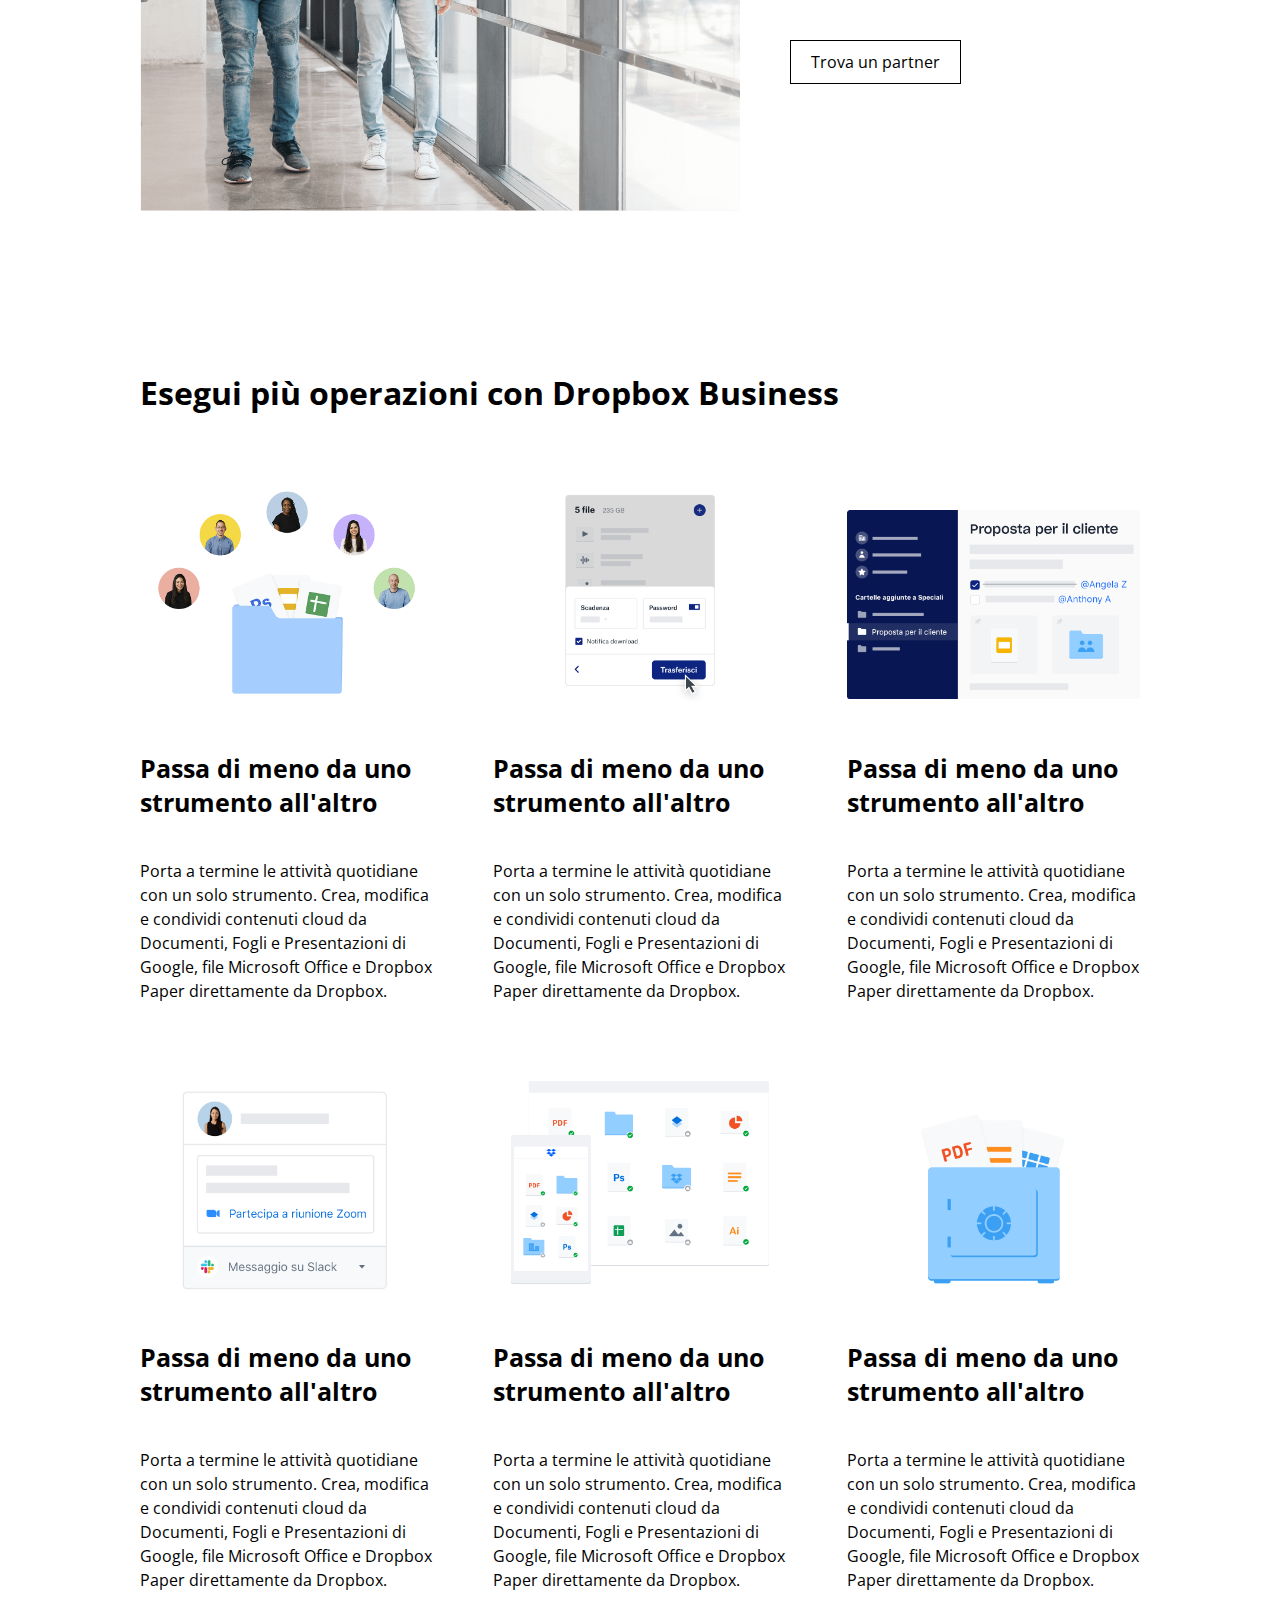
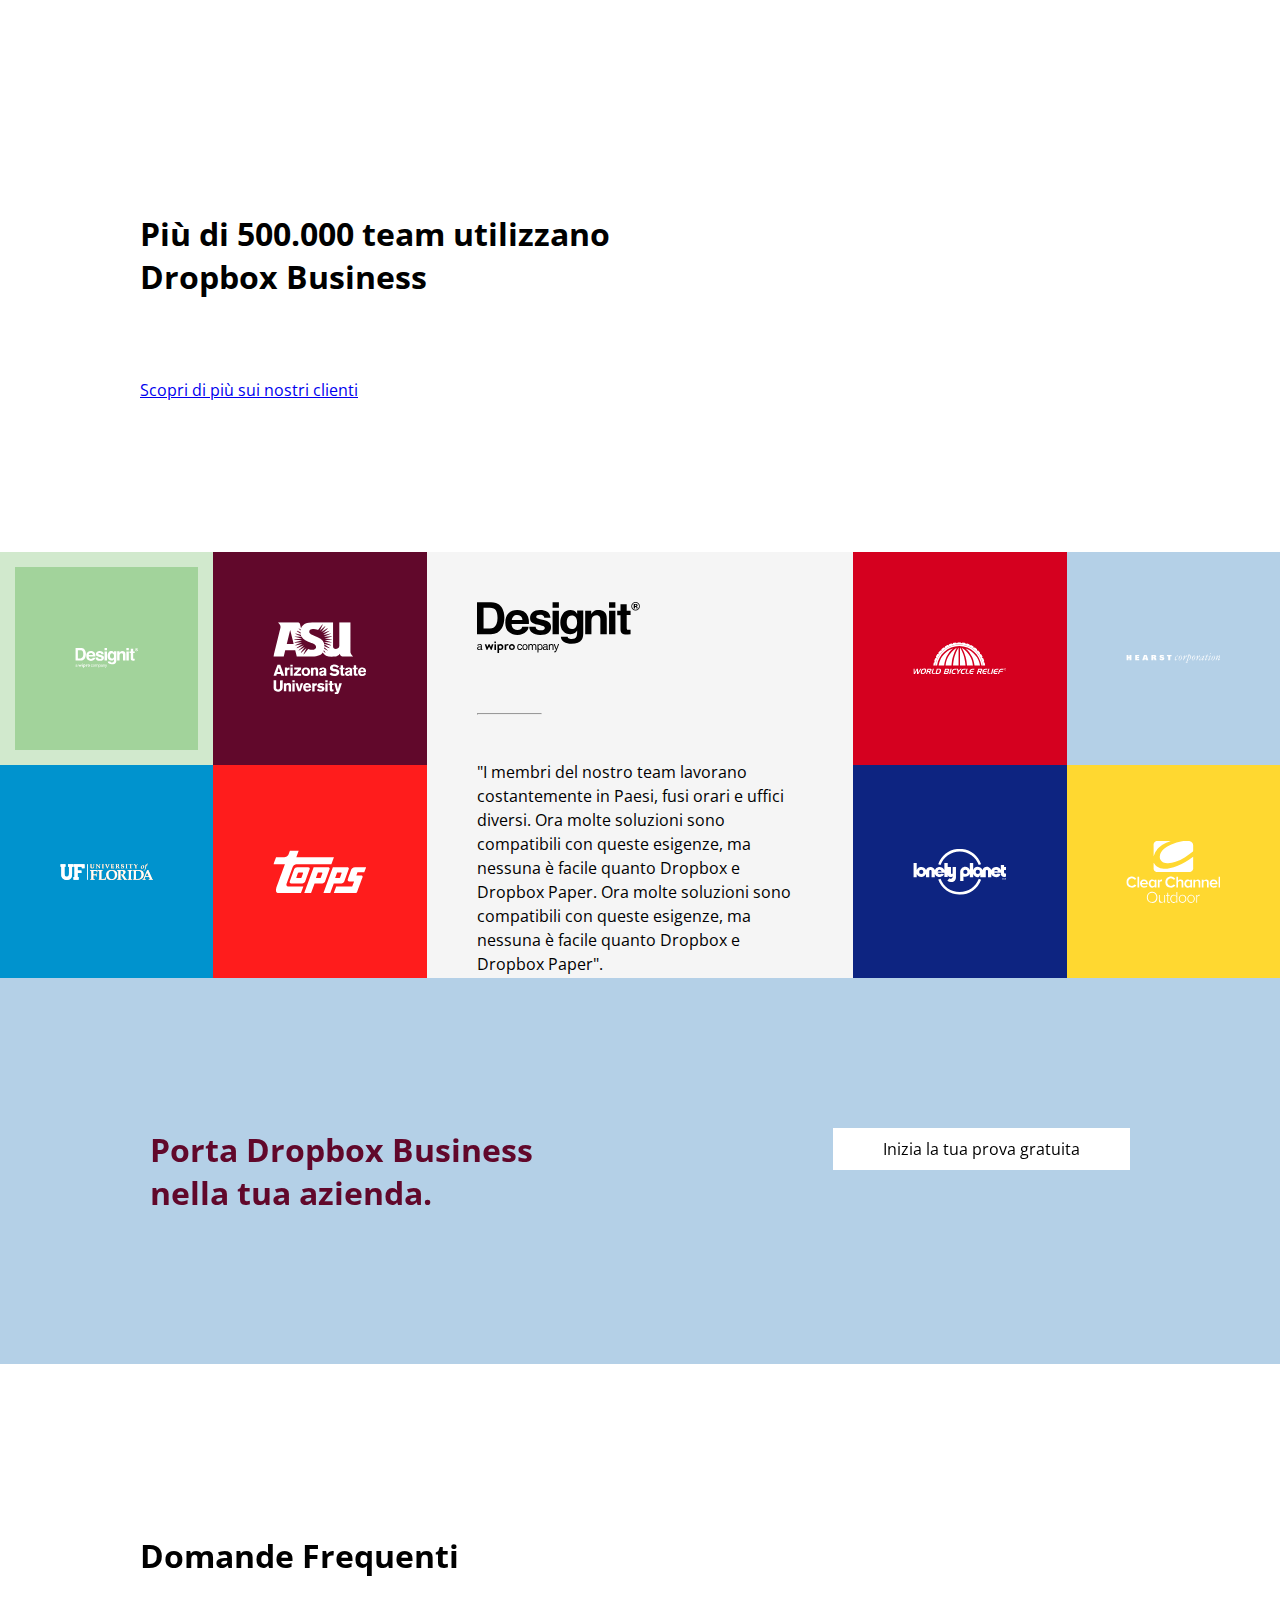
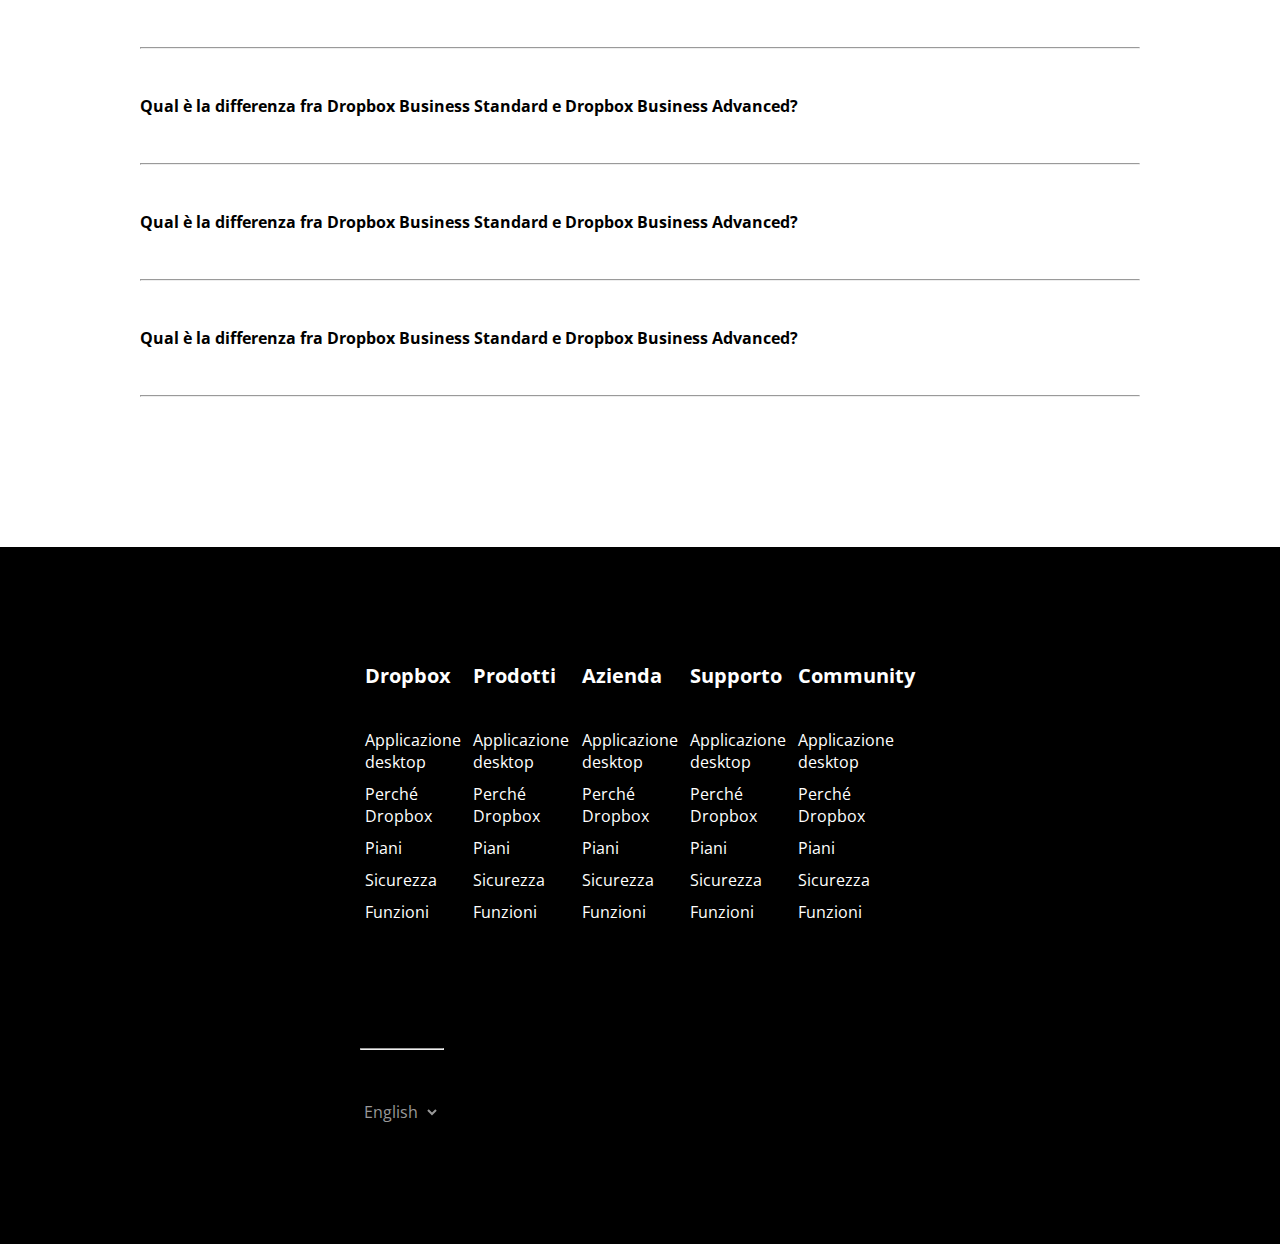
==== commit dcd677a2: "feat: footer" ====
--- a/index.html
+++ b/index.html
@@ -383,9 +383,82 @@
             </div>
 
         </section>
-
-
         <!-- /FAQ SECTION -->
+
+        <!-- FOOTER -->
+        
+        <footer>
+             <div class="footer-container">
+
+                 <!-- Column 1 -->
+                <ul>
+                    <li class="strong">Dropbox</li>
+                    <li>Applicazione desktop</li>
+                    <li>Perché Dropbox</li>
+                    <li>Piani</li>
+                    <li>Sicurezza</li>
+                    <li>Funzioni</li>
+                </ul>
+        
+                <!-- Column 2 -->
+                <ul>
+                    <li class="strong">Prodotti</li>
+                    <li>Applicazione desktop</li>
+                    <li>Perché Dropbox</li>
+                    <li>Piani</li>
+                    <li>Sicurezza</li>
+                    <li>Funzioni</li>
+                </ul>
+        
+                <!-- Column 3 -->
+                <ul>
+                    <li class="strong">Azienda</li>
+                    <li>Applicazione desktop</li>
+                    <li>Perché Dropbox</li>
+                    <li>Piani</li>
+                    <li>Sicurezza</li>
+                    <li>Funzioni</li>
+                </ul>
+        
+                <!-- Column 4 -->
+                <ul>
+                    <li class="strong">Supporto</li>
+                    <li>Applicazione desktop</li>
+                    <li>Perché Dropbox</li>
+                    <li>Piani</li>
+                    <li>Sicurezza</li>
+                    <li>Funzioni</li>
+                </ul>
+        
+                <!-- Column 5 -->
+                <ul>
+                    <li class="strong">Community</li>
+                    <li>Applicazione desktop</li>
+                    <li>Perché Dropbox</li>
+                    <li>Piani</li>
+                    <li>Sicurezza</li>
+                    <li>Funzioni</li>
+                </ul>
+
+             </div>
+
+             <hr>
+
+             <div class="language-selector">
+                <label for="languages"><i class="fa-solid fa-earth-americas"></i></label>
+                <select id="languages" name="languages">
+                  <option value="italiano">English</option>
+                  <option value="english">Spanish</option>
+                </select>
+              </div>
+               
+        </footer>
+
+
+
+        <!-- /FOOTER -->
+
+
 
     </main>
     <!-- /MAIN -->
--- a/css/style.css
+++ b/css/style.css
@@ -567,6 +567,61 @@
 
 /* FOOTER */
 
-
-
+footer {
+    background-color: black;
+    color: white;
+    padding: 110px 360px 120px 360px;
+}
+
+/* List styles */
+footer ul {
+    list-style-type: none;
+    margin: 0;
+    padding: 0;
+    margin-bottom: 20px;
+    
+}
+
+footer li {
+    padding-top: 15px;
+    padding: 5px;
+    cursor: pointer;
+}
+
+footer li:first-child {
+    pointer-events: none; /* Disable click on the title */
+    font-size: 20px;
+    margin-bottom: 30px;
+}
+
+.footer-container {
+    display: flex;
+    justify-content: space-between;
+}
+
+
+.footer-container ul {
+    display: flex;
+    flex-direction: column;
+    align-items: flex-start;
+}
+
+footer hr {
+    width: 15%;
+    margin-top: 100px;
+    margin-bottom: 50px;
+}
+
+/* language selector */
+
+.language-selector {
+    background-color: black;
+    color: #999999;
+}
+
+.language-selector select {
+    background-color: black;
+    color: #999999;
+    border: none;
+}
 /* ***************************** */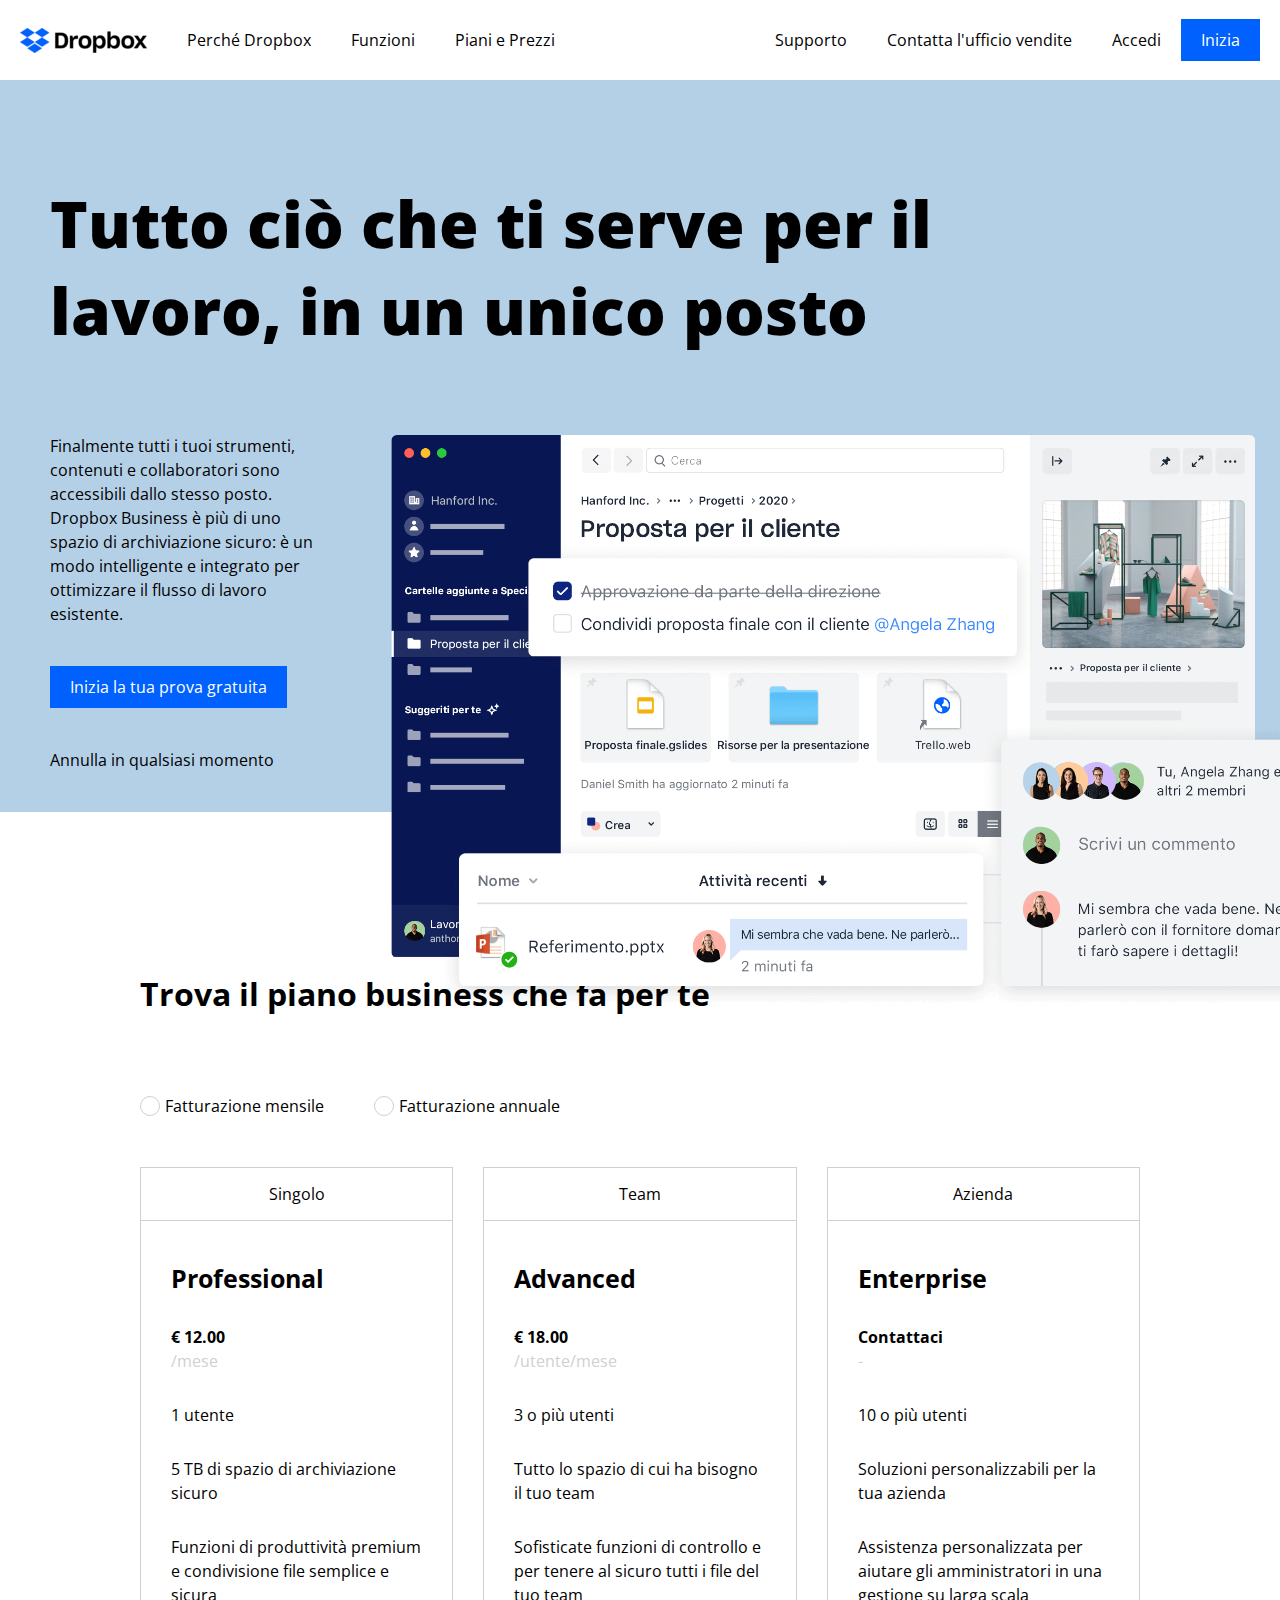
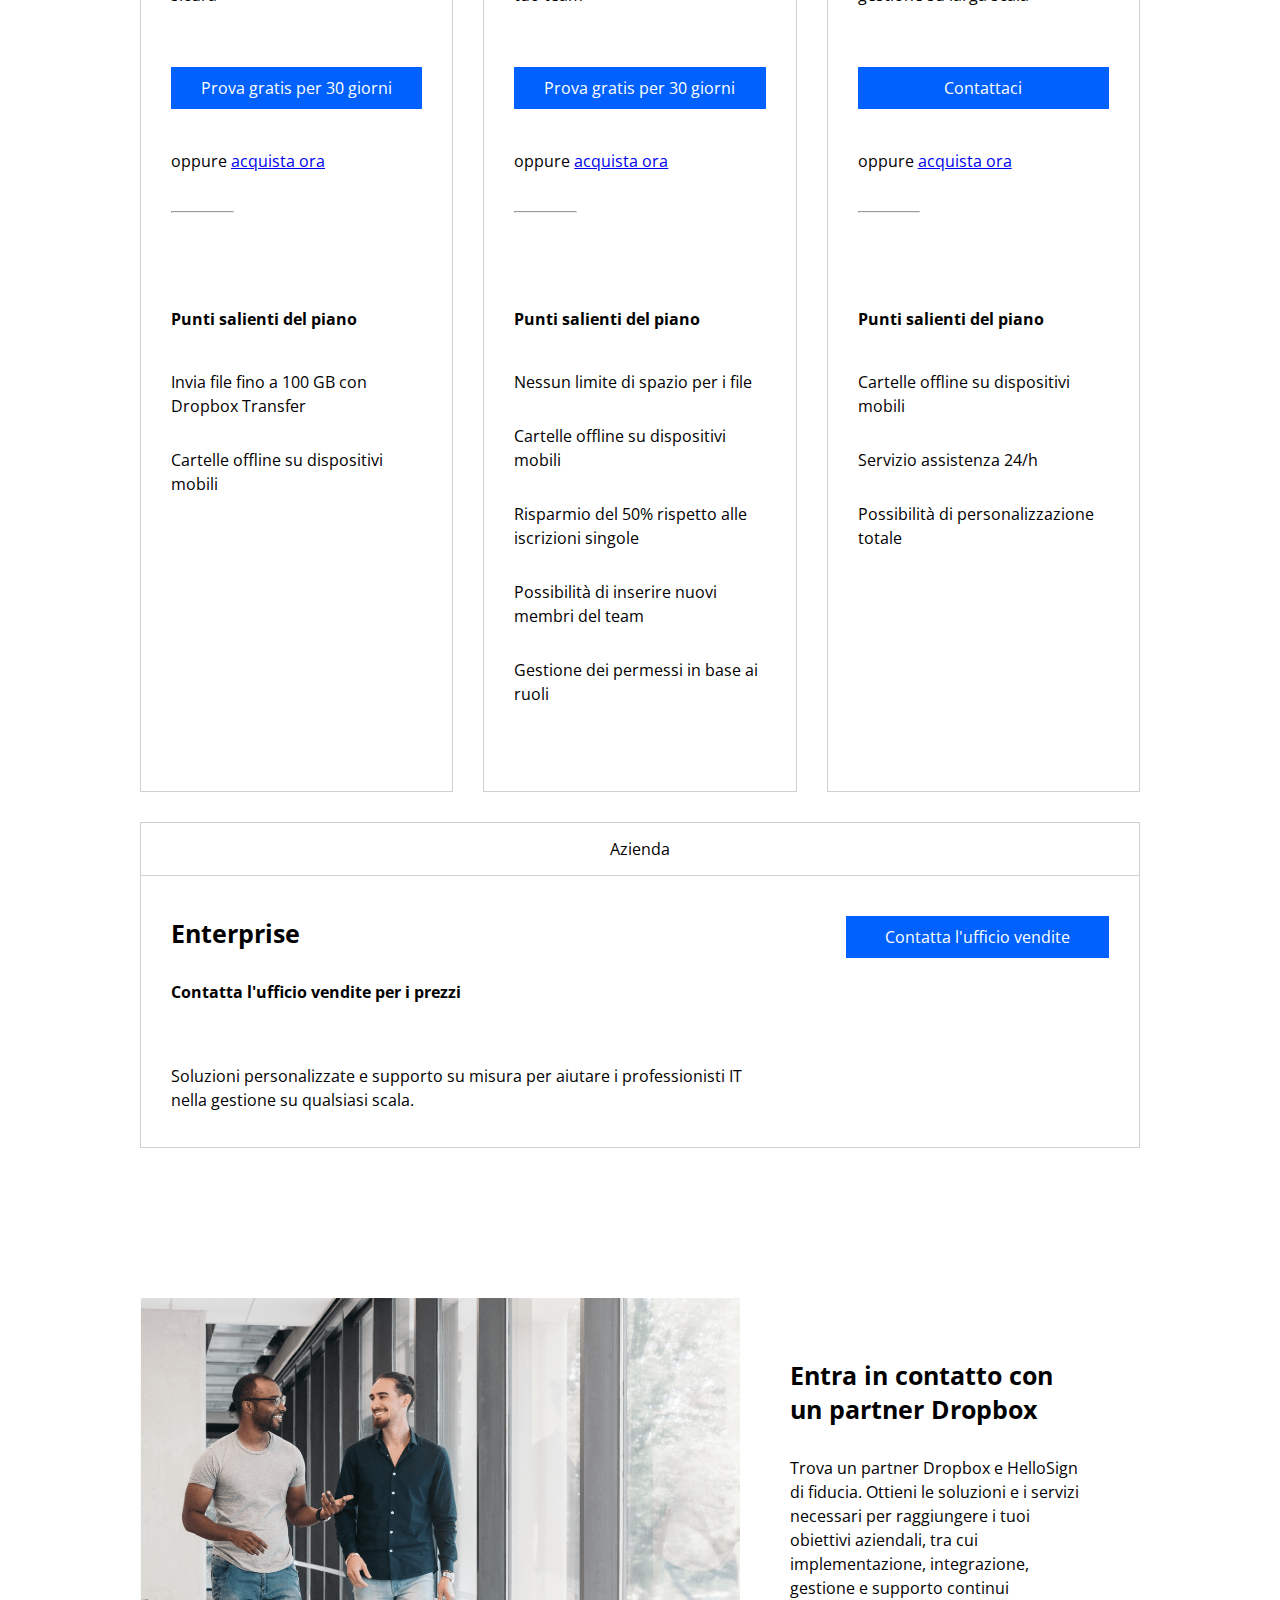
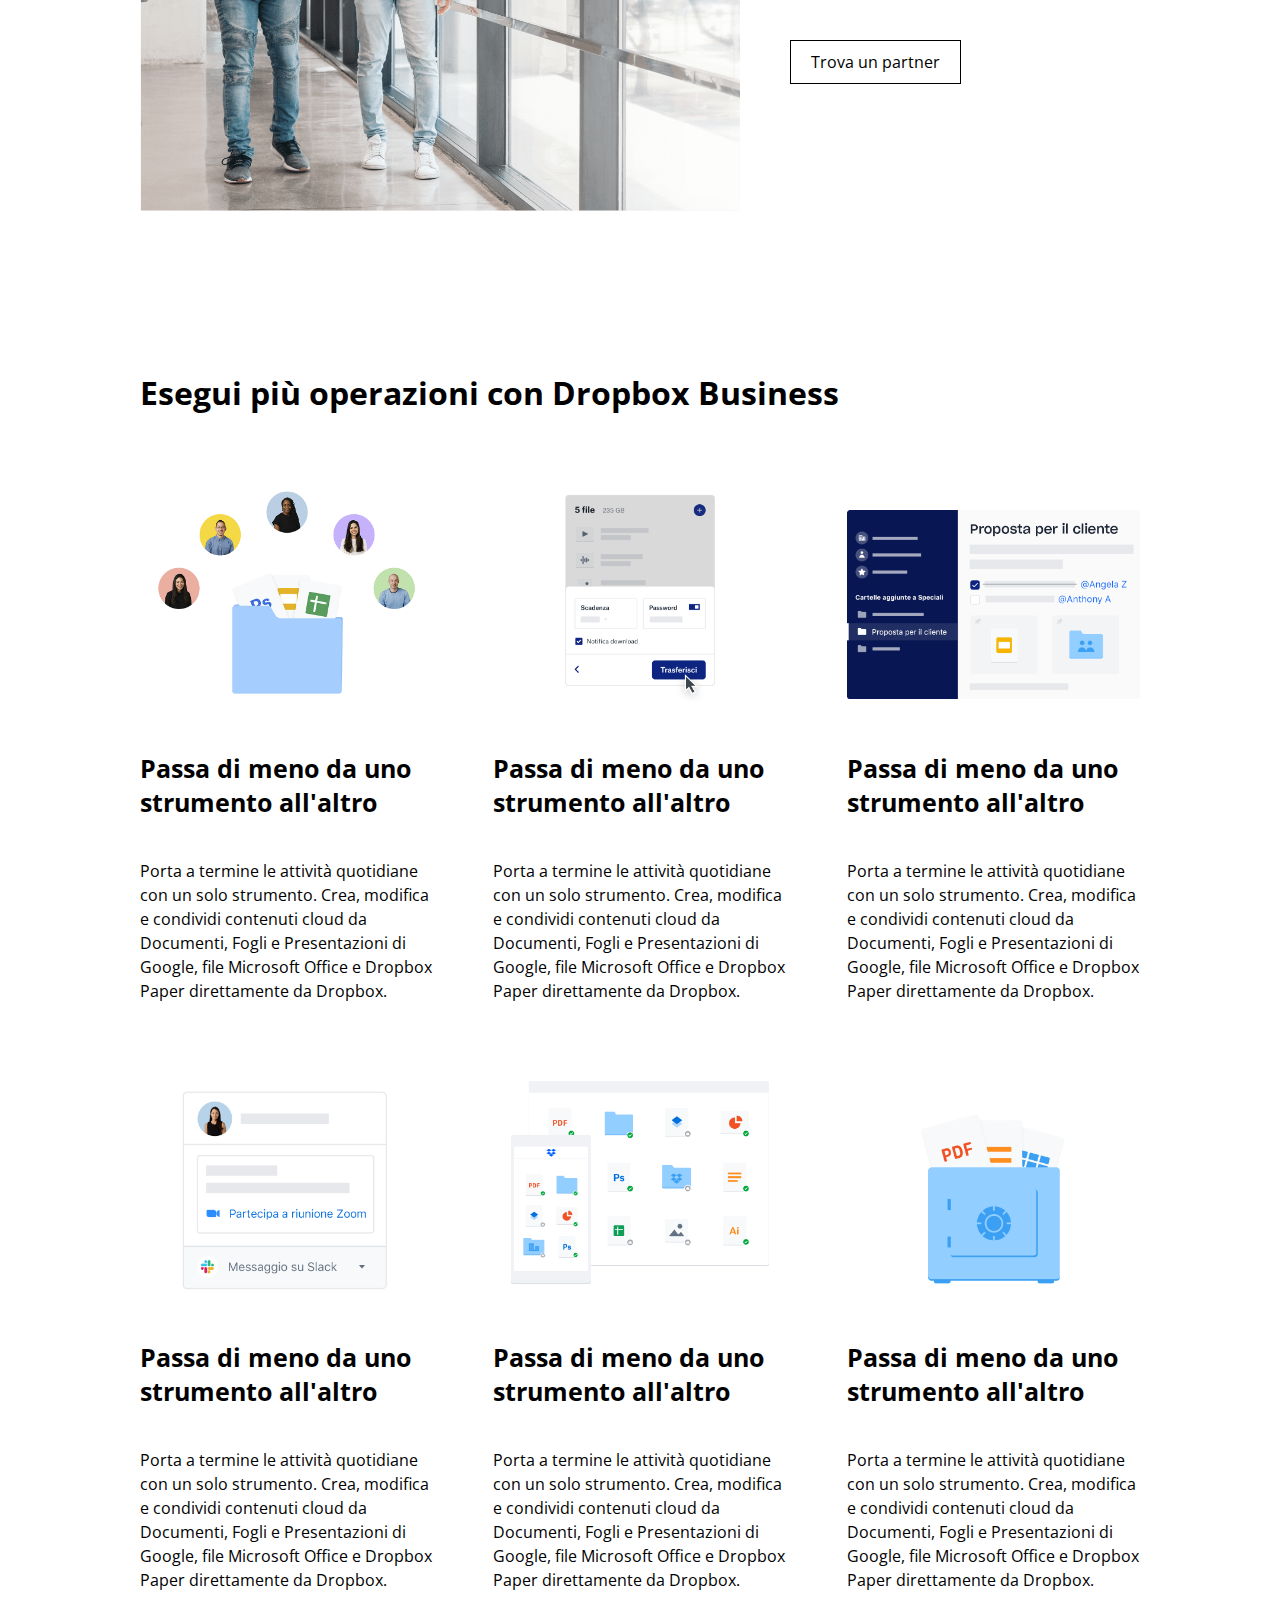
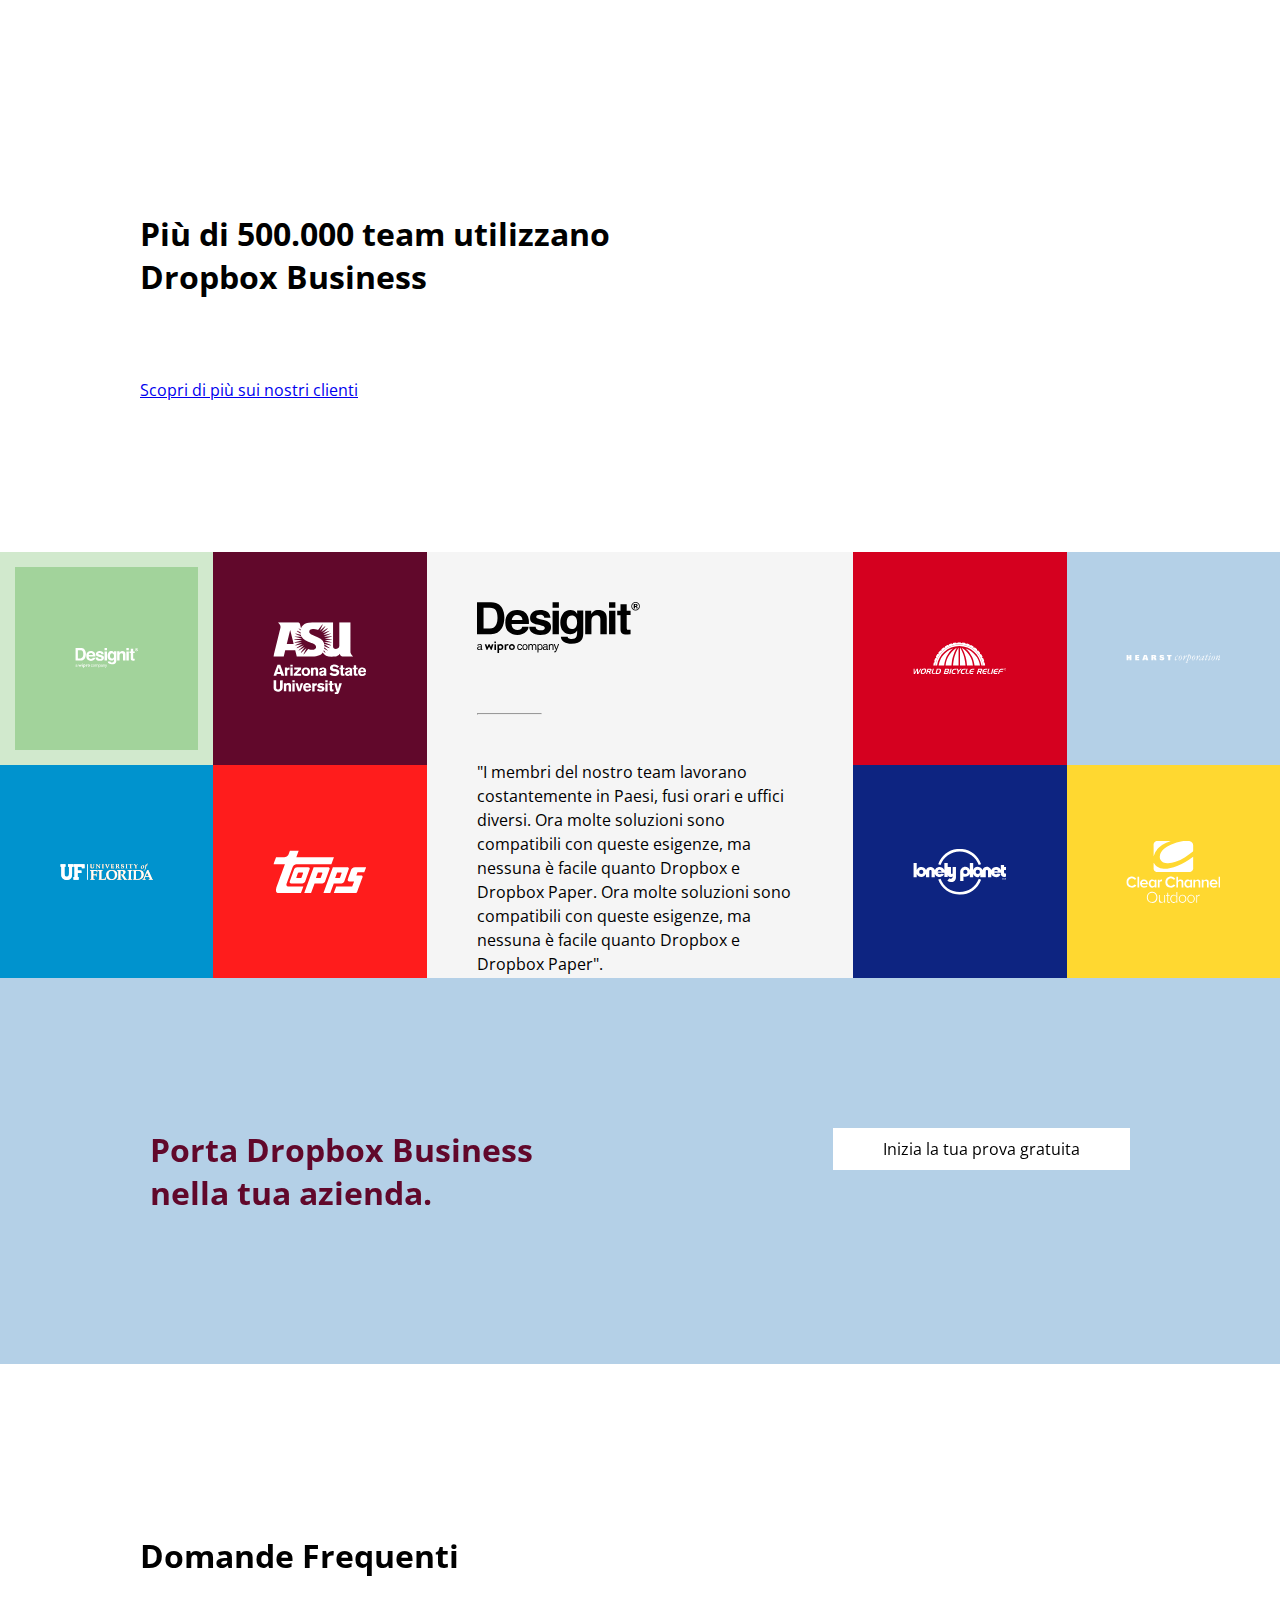
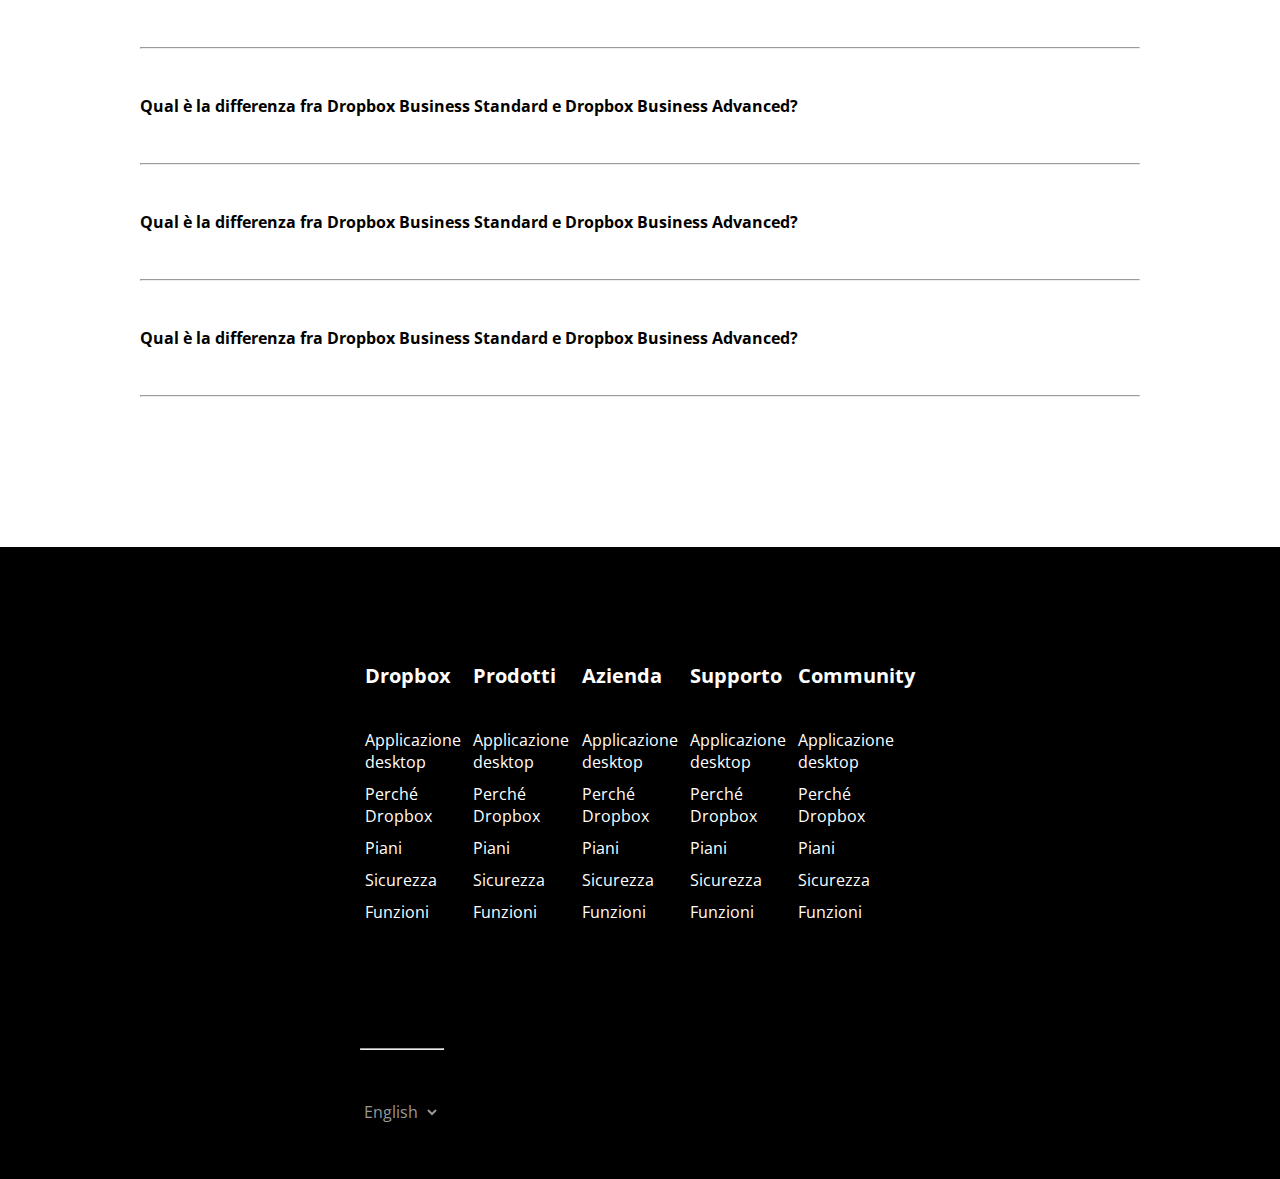
==== commit de5fa9d6: "feat: indenting and footer padding" ====
--- a/index.html
+++ b/index.html
@@ -385,12 +385,17 @@
         </section>
         <!-- /FAQ SECTION -->
 
-        <!-- FOOTER -->
-        
+
+        <!-- /FOOTER -->
+
+    </main>
+    <!-- /MAIN -->
+
+    <!-- FOOTER -->
         <footer>
-             <div class="footer-container">
-
-                 <!-- Column 1 -->
+            <div class="footer-container">
+   
+                <!-- Column 1 -->
                 <ul>
                     <li class="strong">Dropbox</li>
                     <li>Applicazione desktop</li>
@@ -399,7 +404,7 @@
                     <li>Sicurezza</li>
                     <li>Funzioni</li>
                 </ul>
-        
+           
                 <!-- Column 2 -->
                 <ul>
                     <li class="strong">Prodotti</li>
@@ -409,9 +414,9 @@
                     <li>Sicurezza</li>
                     <li>Funzioni</li>
                 </ul>
-        
-                <!-- Column 3 -->
-                <ul>
+           
+                   <!-- Column 3 -->
+                <ul>   
                     <li class="strong">Azienda</li>
                     <li>Applicazione desktop</li>
                     <li>Perché Dropbox</li>
@@ -419,7 +424,7 @@
                     <li>Sicurezza</li>
                     <li>Funzioni</li>
                 </ul>
-        
+           
                 <!-- Column 4 -->
                 <ul>
                     <li class="strong">Supporto</li>
@@ -429,8 +434,8 @@
                     <li>Sicurezza</li>
                     <li>Funzioni</li>
                 </ul>
-        
-                <!-- Column 5 -->
+           
+                   <!-- Column 5 -->
                 <ul>
                     <li class="strong">Community</li>
                     <li>Applicazione desktop</li>
@@ -439,29 +444,20 @@
                     <li>Sicurezza</li>
                     <li>Funzioni</li>
                 </ul>
-
-             </div>
-
-             <hr>
-
-             <div class="language-selector">
+   
+            </div>
+   
+            <hr>
+   
+            <!-- language selector -->
+            <div class="language-selector">
                 <label for="languages"><i class="fa-solid fa-earth-americas"></i></label>
                 <select id="languages" name="languages">
-                  <option value="italiano">English</option>
-                  <option value="english">Spanish</option>
+                    <option value="italiano">English</option>
+                    <option value="english">Spanish</option>
                 </select>
-              </div>
-               
+            </div>
+                  
         </footer>
-
-
-
-        <!-- /FOOTER -->
-
-
-
-    </main>
-    <!-- /MAIN -->
-
 </body>
 </html>--- a/css/style.css
+++ b/css/style.css
@@ -570,7 +570,7 @@
 footer {
     background-color: black;
     color: white;
-    padding: 110px 360px 120px 360px;
+    padding: 110px 360px 55px 360px;
 }
 
 /* List styles */
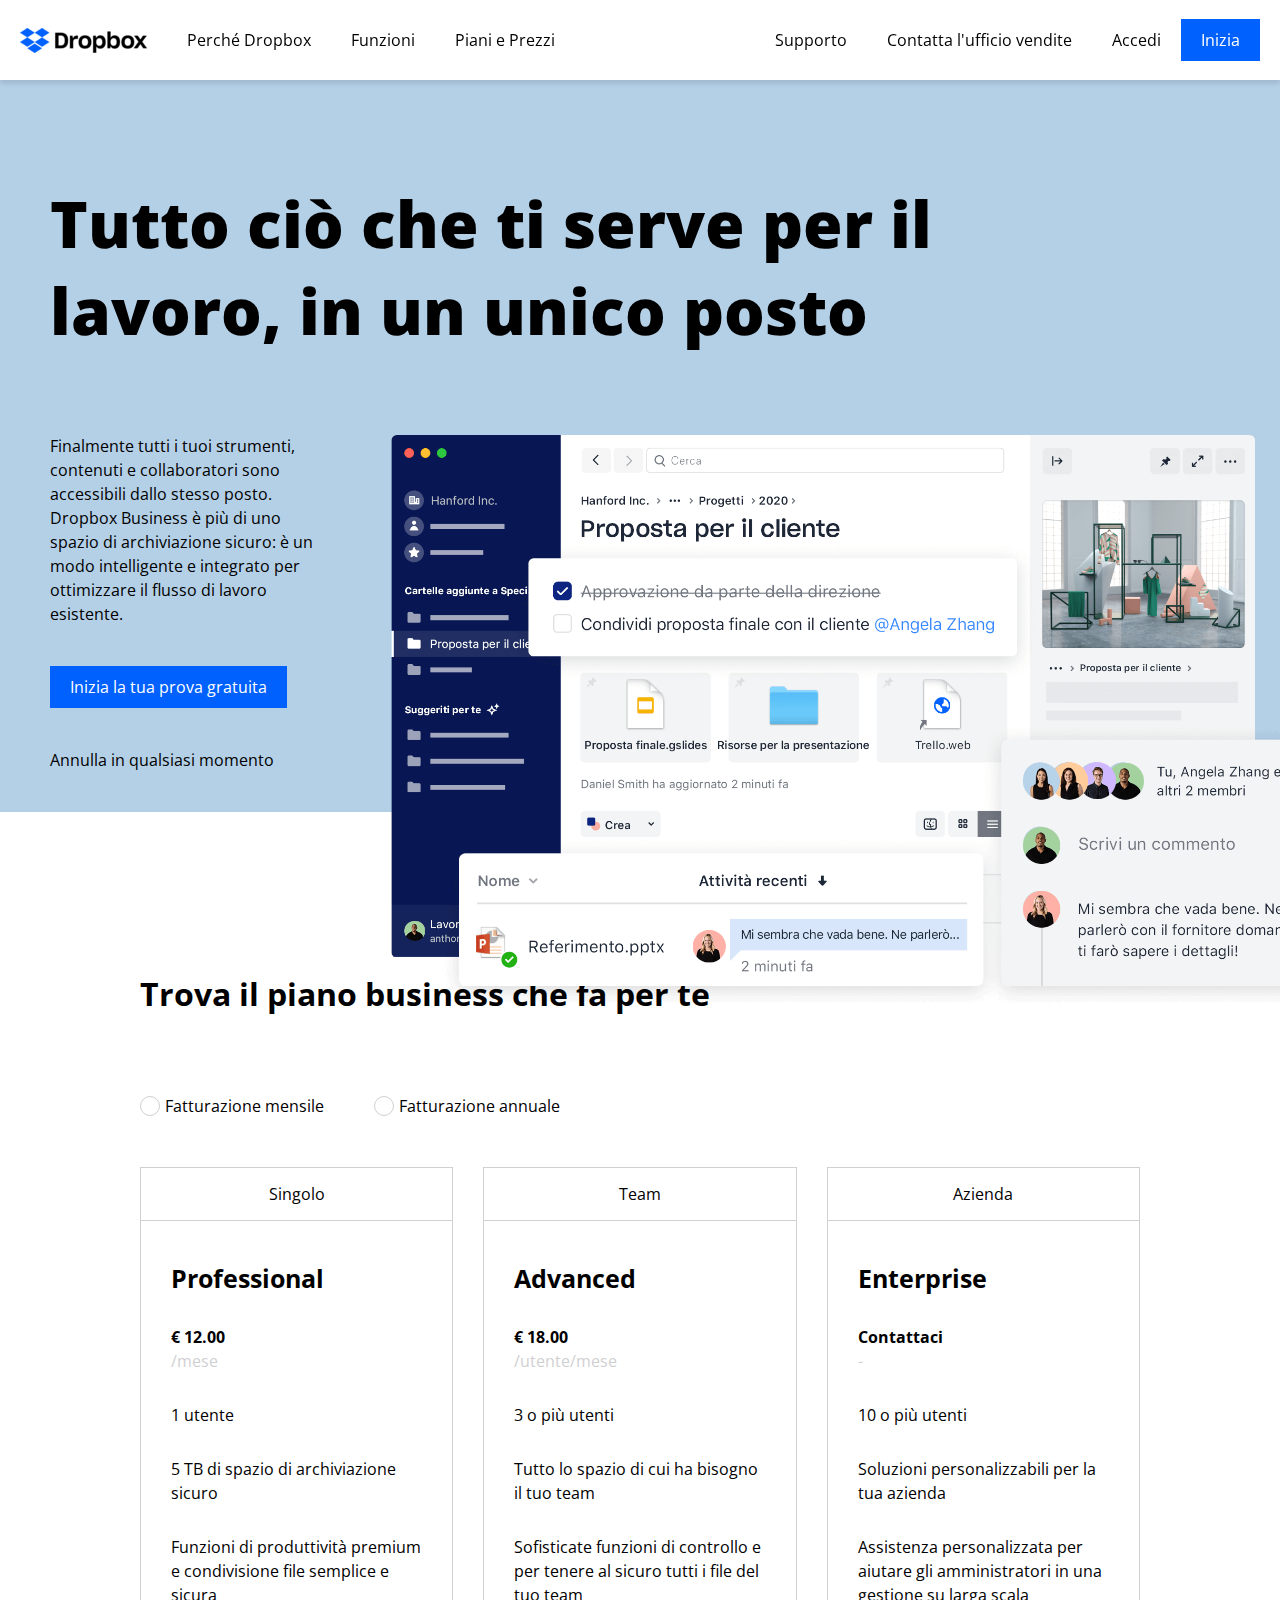
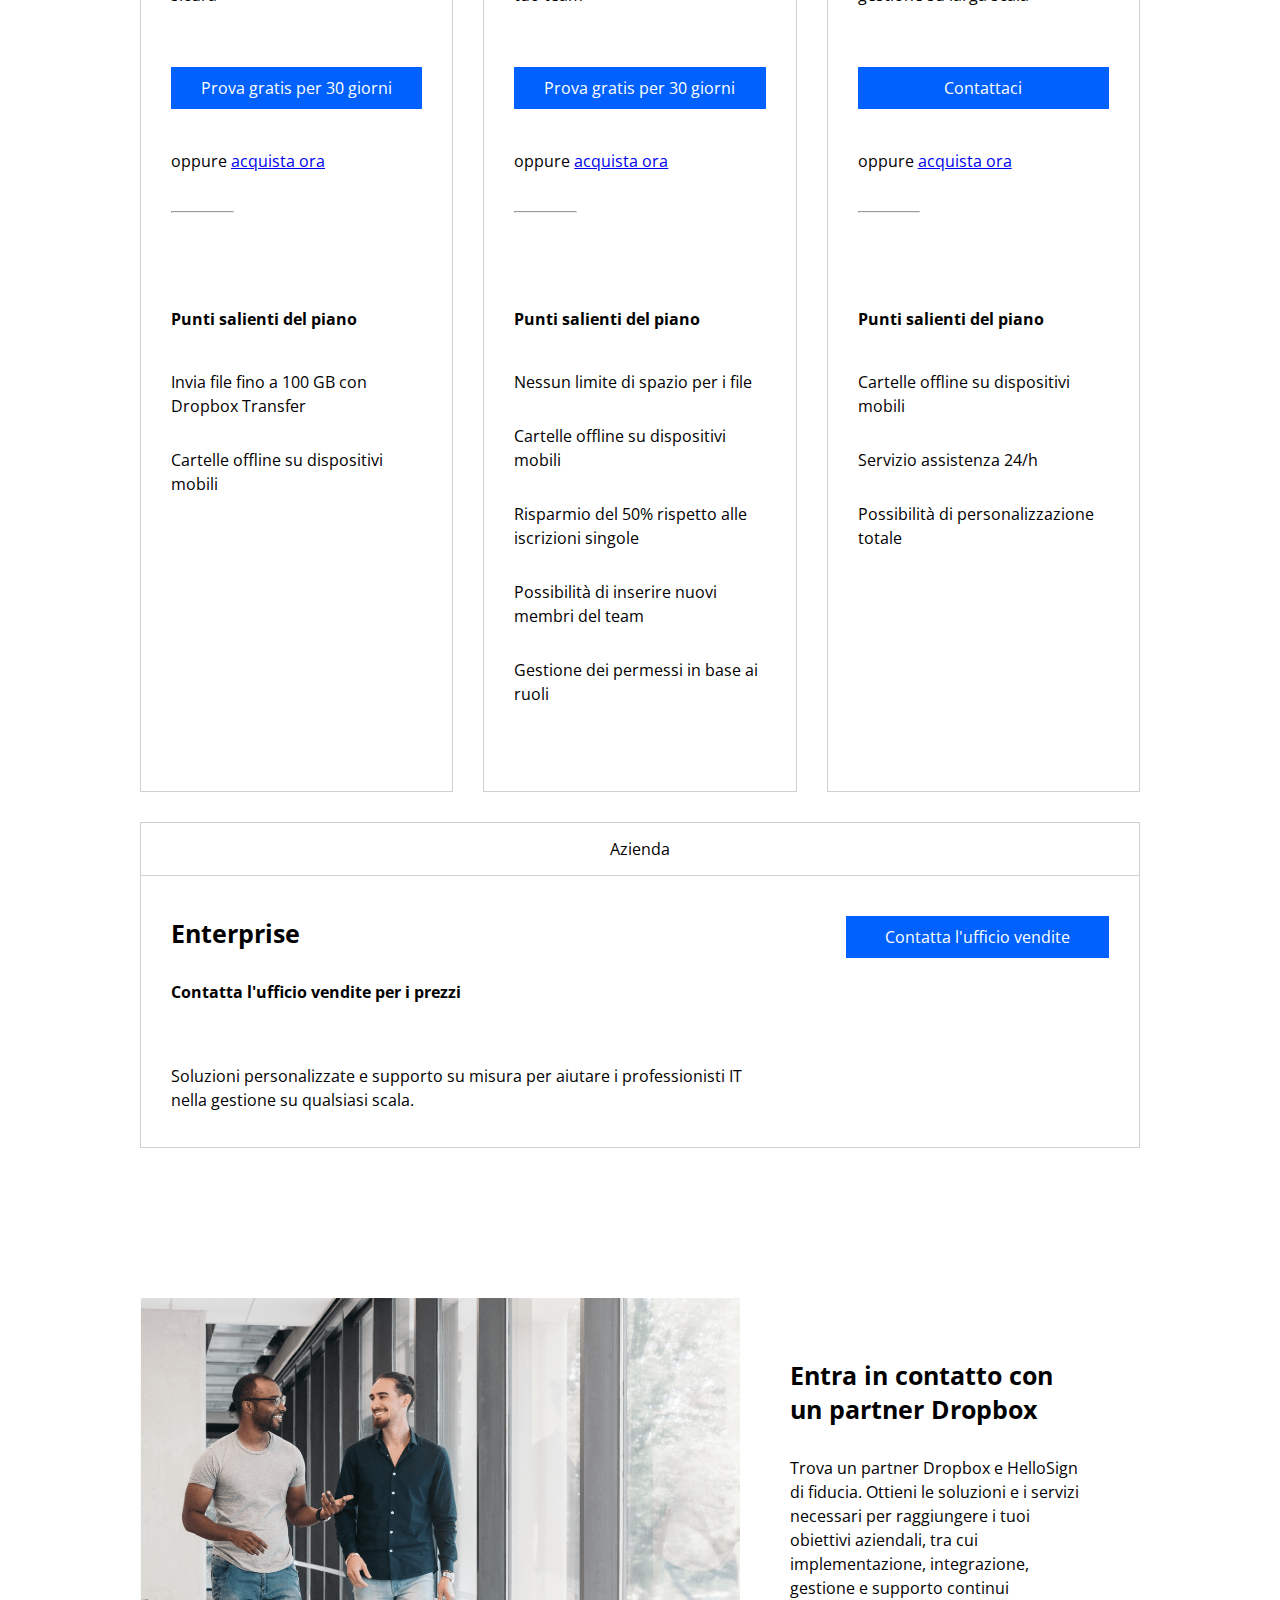
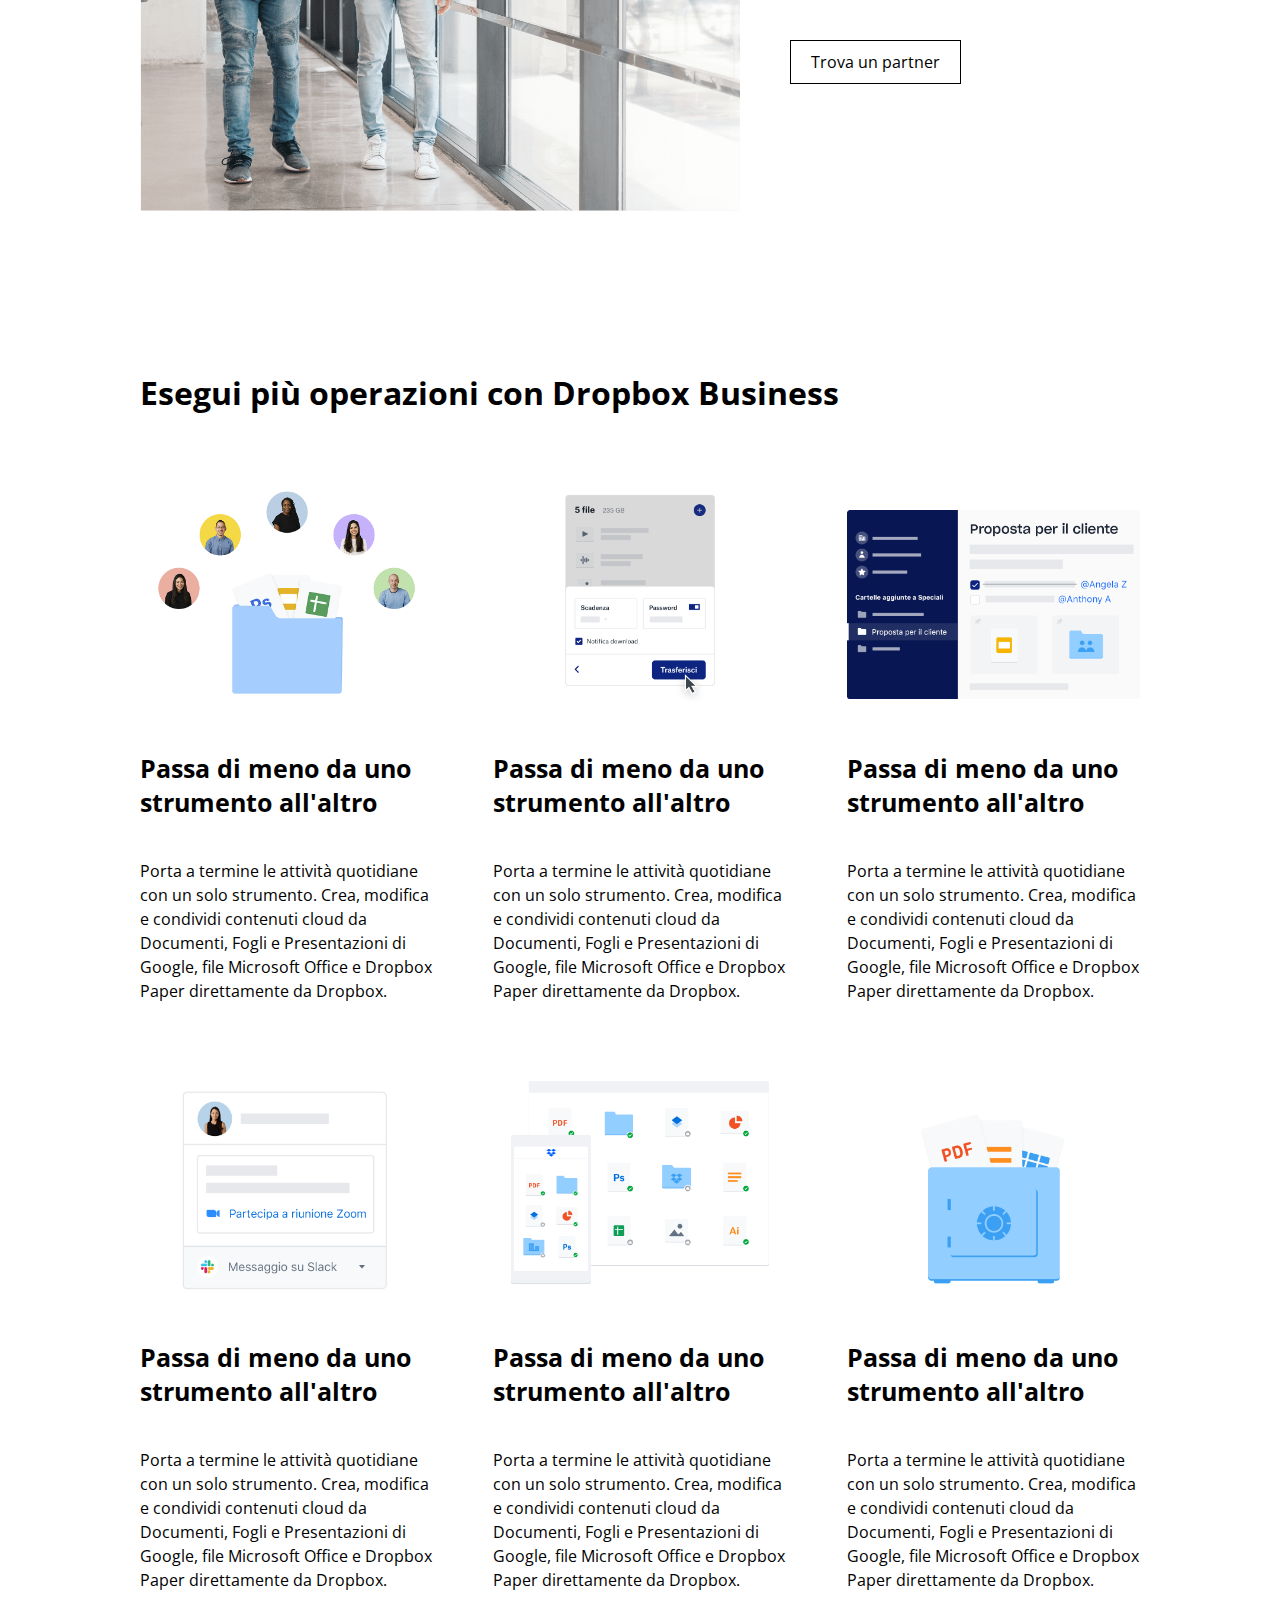
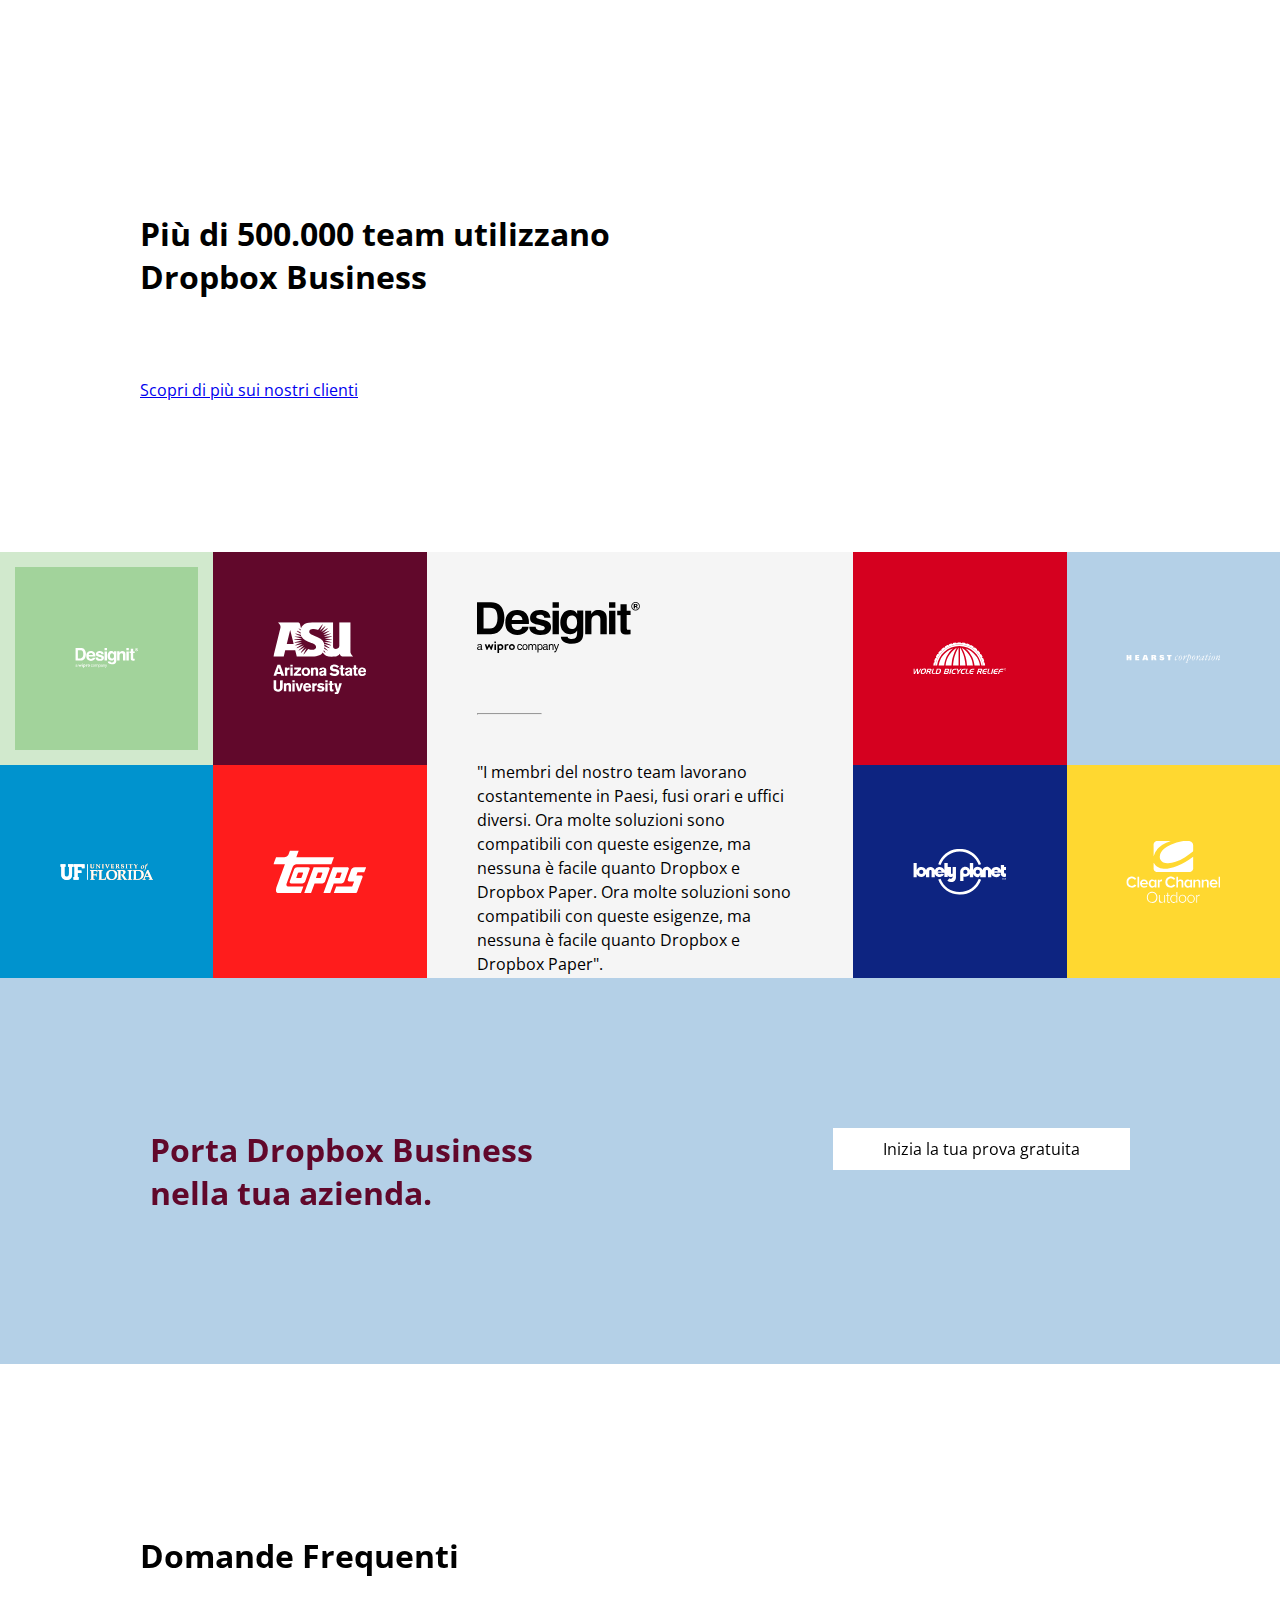
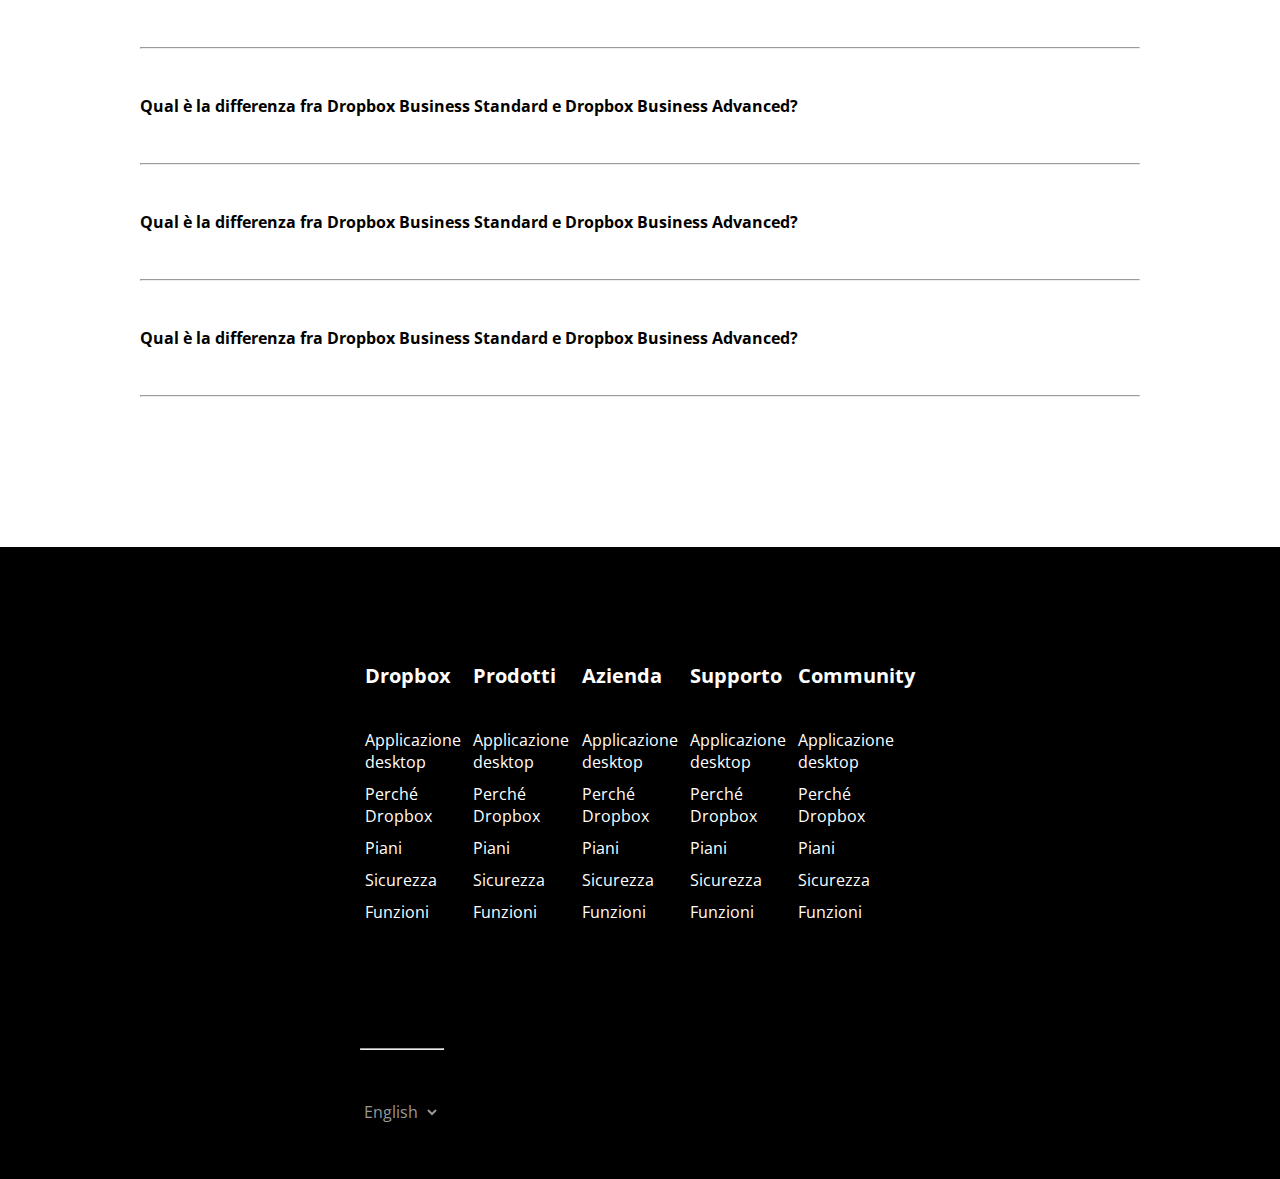
==== commit 93aa34d7: "feat: added navigation page for nav links" ====
--- a/index.html
+++ b/index.html
@@ -26,10 +26,10 @@
             <!-- left navbar -->
             <div class="left-nav">
                 <ul>
-                    <li><a href="#" class="not-under" id="nav-logo"><img src="img/logo-small.png" alt="logo dropbox"></a></li>
-                    <li><a href="#">Perché Dropbox</a></li>
-                    <li><a href="#">Funzioni</a></li>
-                    <li><a href="#">Piani e Prezzi</a></li>
+                    <li><a href="index.html" class="not-under" id="nav-logo"><img src="img/logo-small.png" alt="logo dropbox"></a></li>
+                    <li><a href="nav-page.html">Perché Dropbox</a></li>
+                    <li><a href="nav-page.html">Funzioni</a></li>
+                    <li><a href="nav-page.html">Piani e Prezzi</a></li>
                 </ul>
             </div>
             <!-- /left navbar -->
@@ -37,9 +37,9 @@
             <!-- right navbar -->
             <div class="right-nav">
                 <ul>
-                    <li><a href="#">Supporto</a></li>
-                    <li><a href="#">Contatta l'ufficio vendite</a></li>
-                    <li><a href="#">Accedi</a></li>
+                    <li><a href="nav-page.html">Supporto</a></li>
+                    <li><a href="nav-page.html">Contatta l'ufficio vendite</a></li>
+                    <li><a href="nav-page.html">Accedi</a></li>
                     <li class="li-btn"><button id="btn-start">Inizia</button></li>
                 </ul>
             </div>
--- a/css/style.css
+++ b/css/style.css
@@ -21,6 +21,11 @@
     padding: 10px 20px;
   }
 
+button:hover {
+    filter: brightness(1.5);
+}
+
+
 .central {
     width: 1180px;
     margin: 0 auto;
@@ -134,7 +139,10 @@
     justify-content: space-between;
     width: 100%;
     line-height: 80px;
-    box-shadow: 0px 4px 4px rgba(0, 0, 0, 0.4);
+    box-shadow: 0px 4px 4px rgba(0, 0, 0, 0.1);
+    position: fixed;
+    background-color: white;
+    z-index: 99;
 }
   
 ul {
@@ -183,6 +191,7 @@
 .jumbo {
     width: 100%;
     background-color: var(--light-blue);
+    padding-top: 80px;
 }
 
 .jumbo-container h1 {
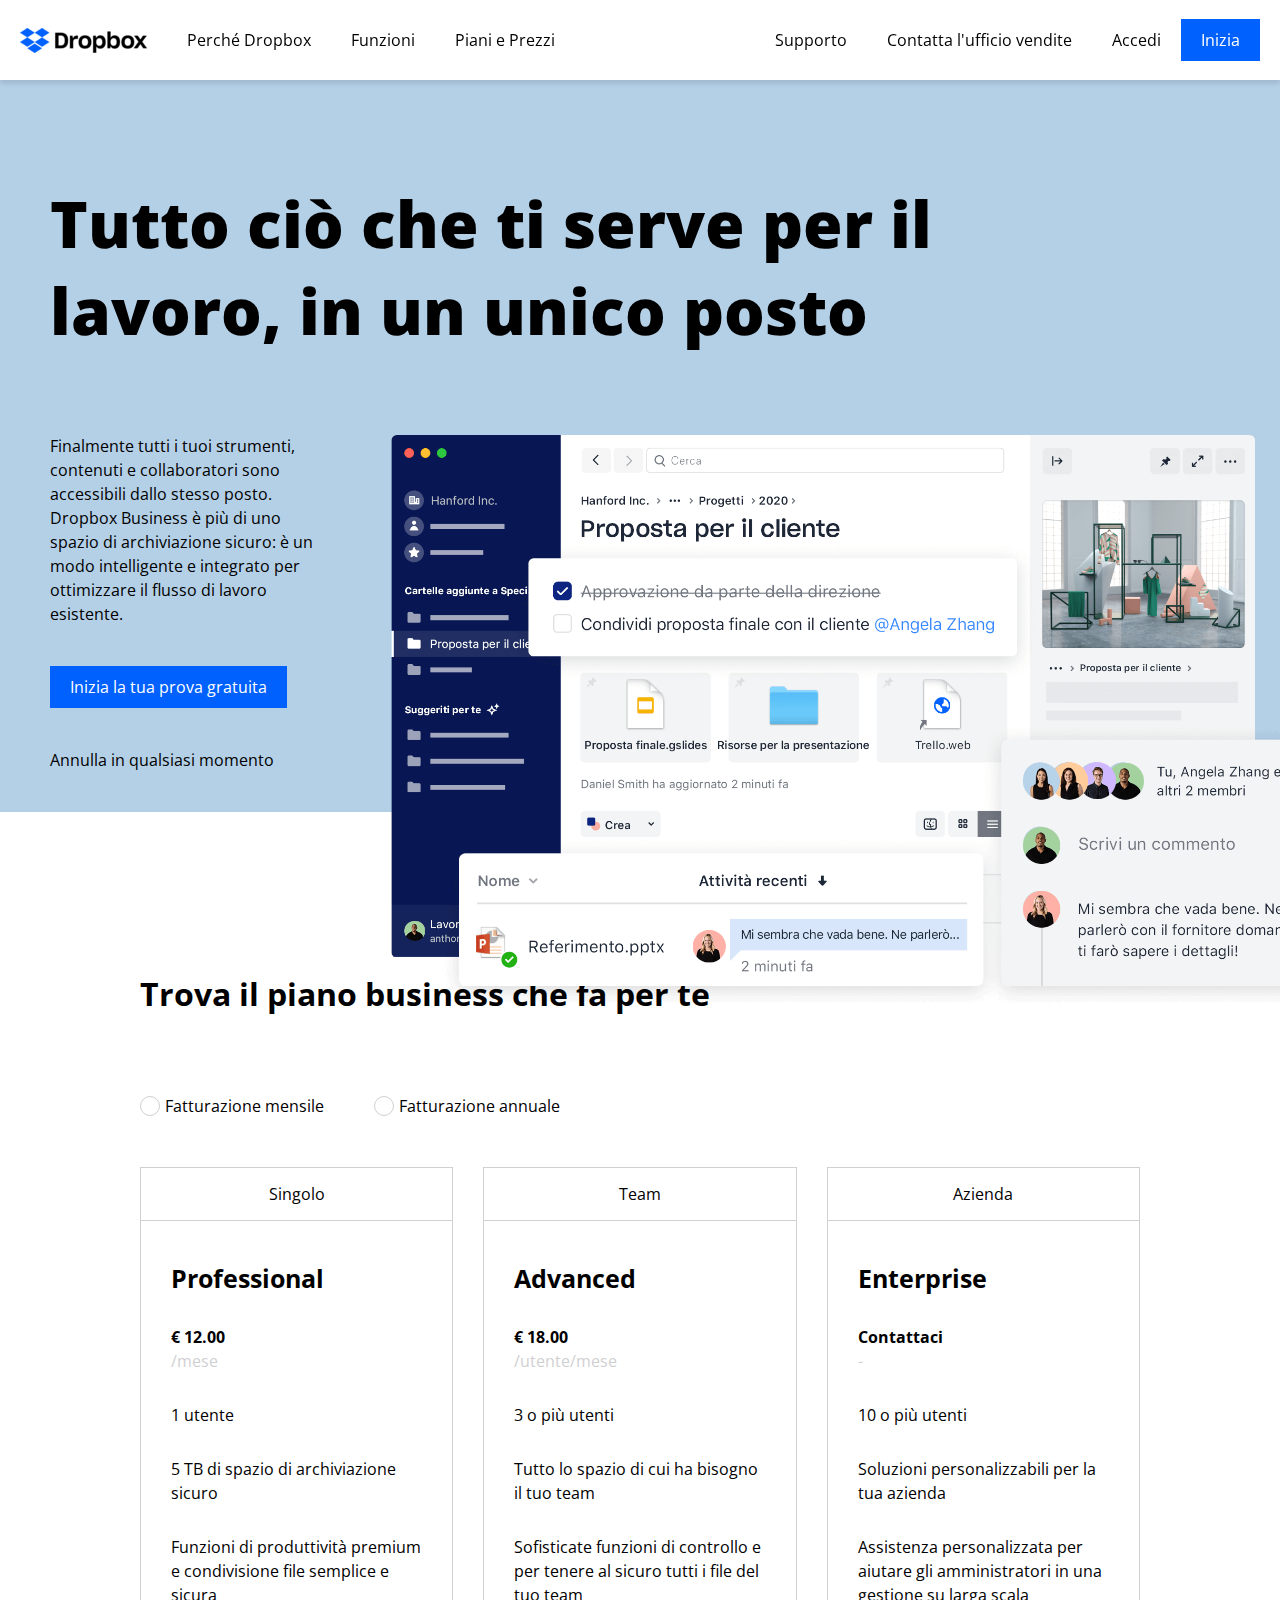
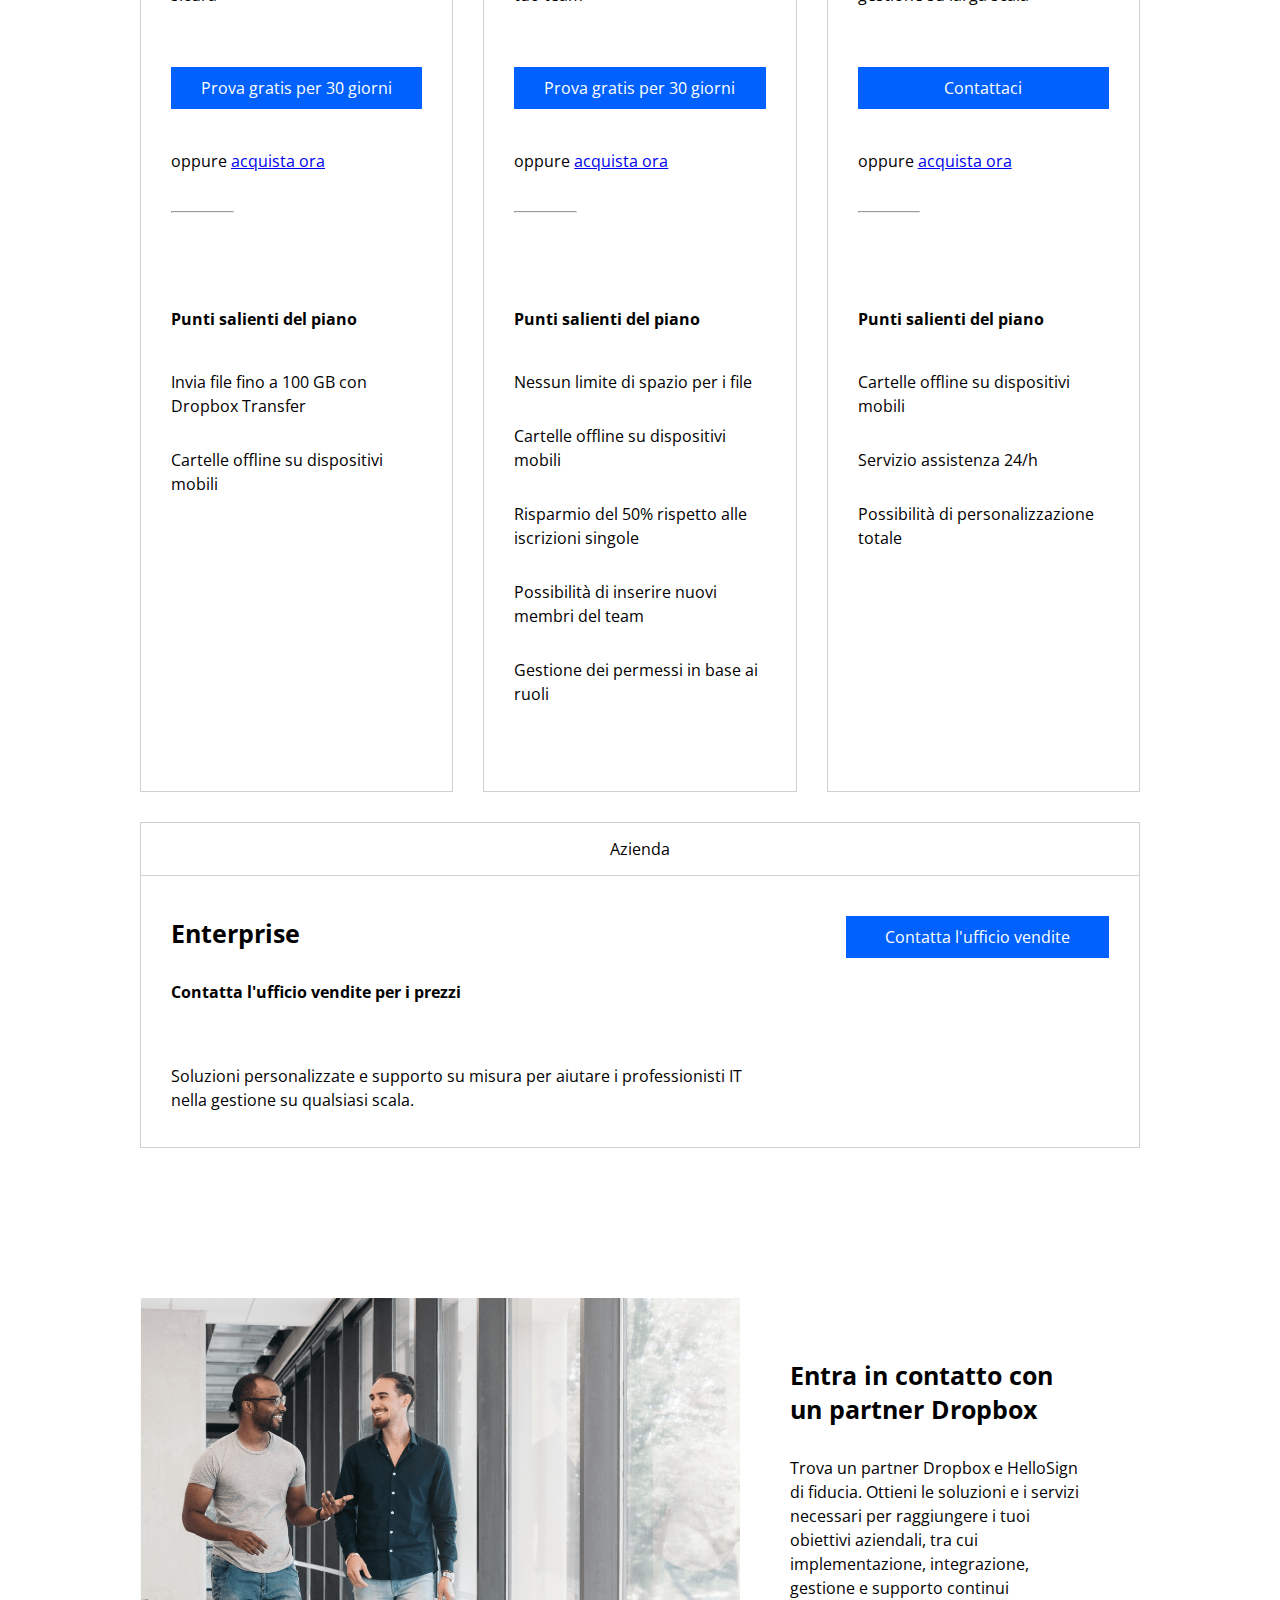
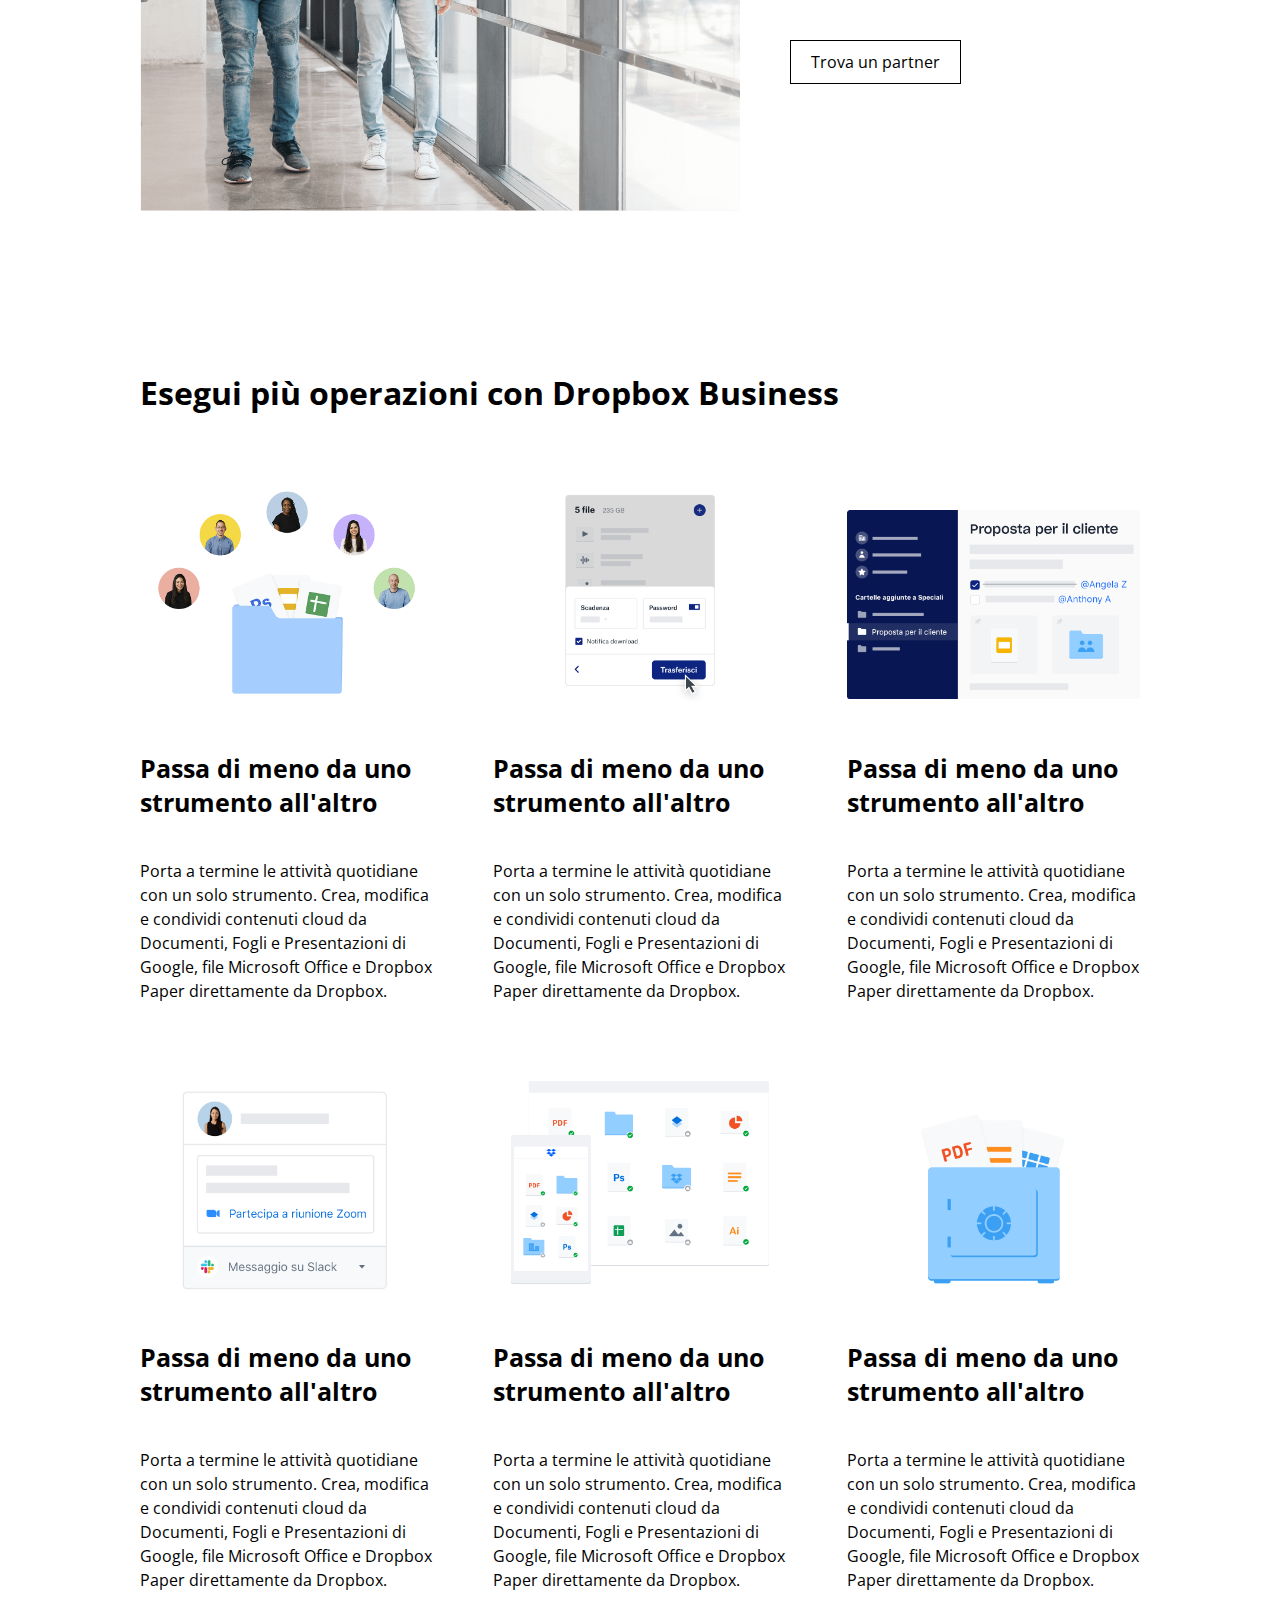
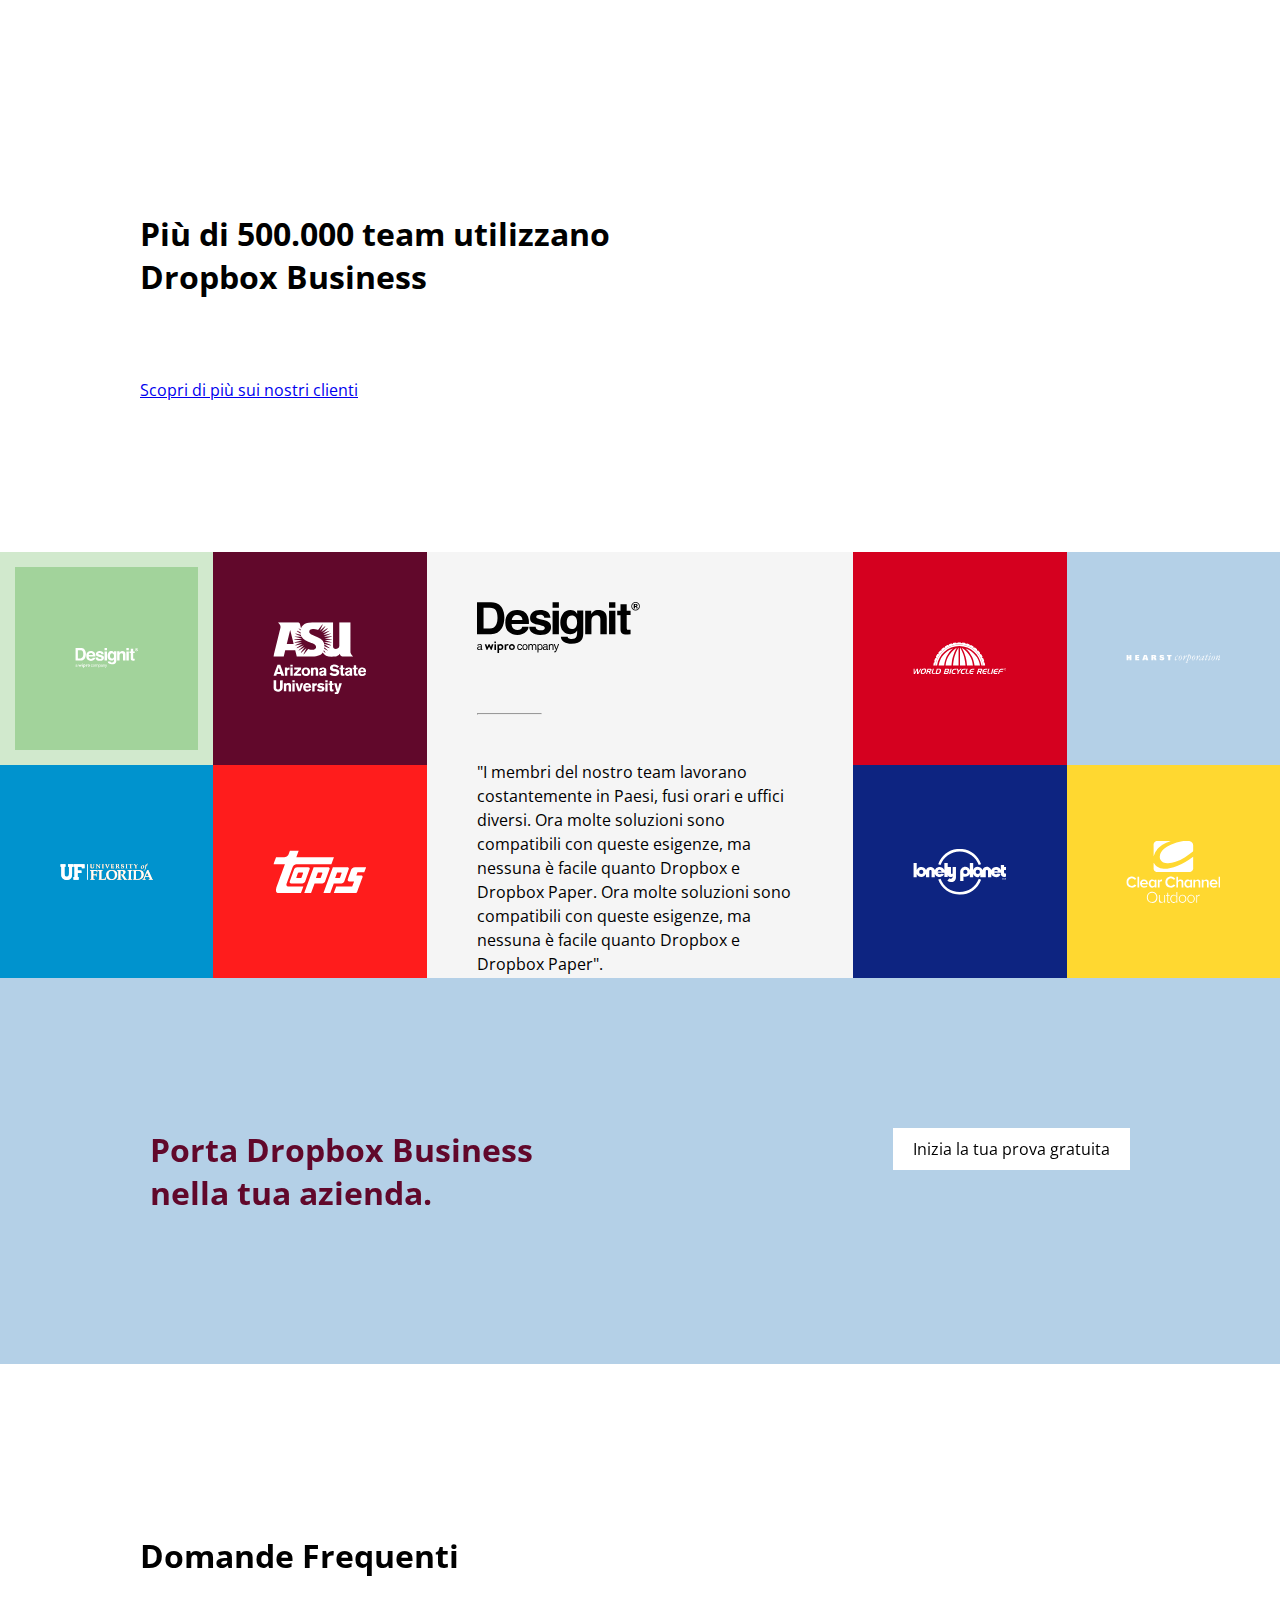
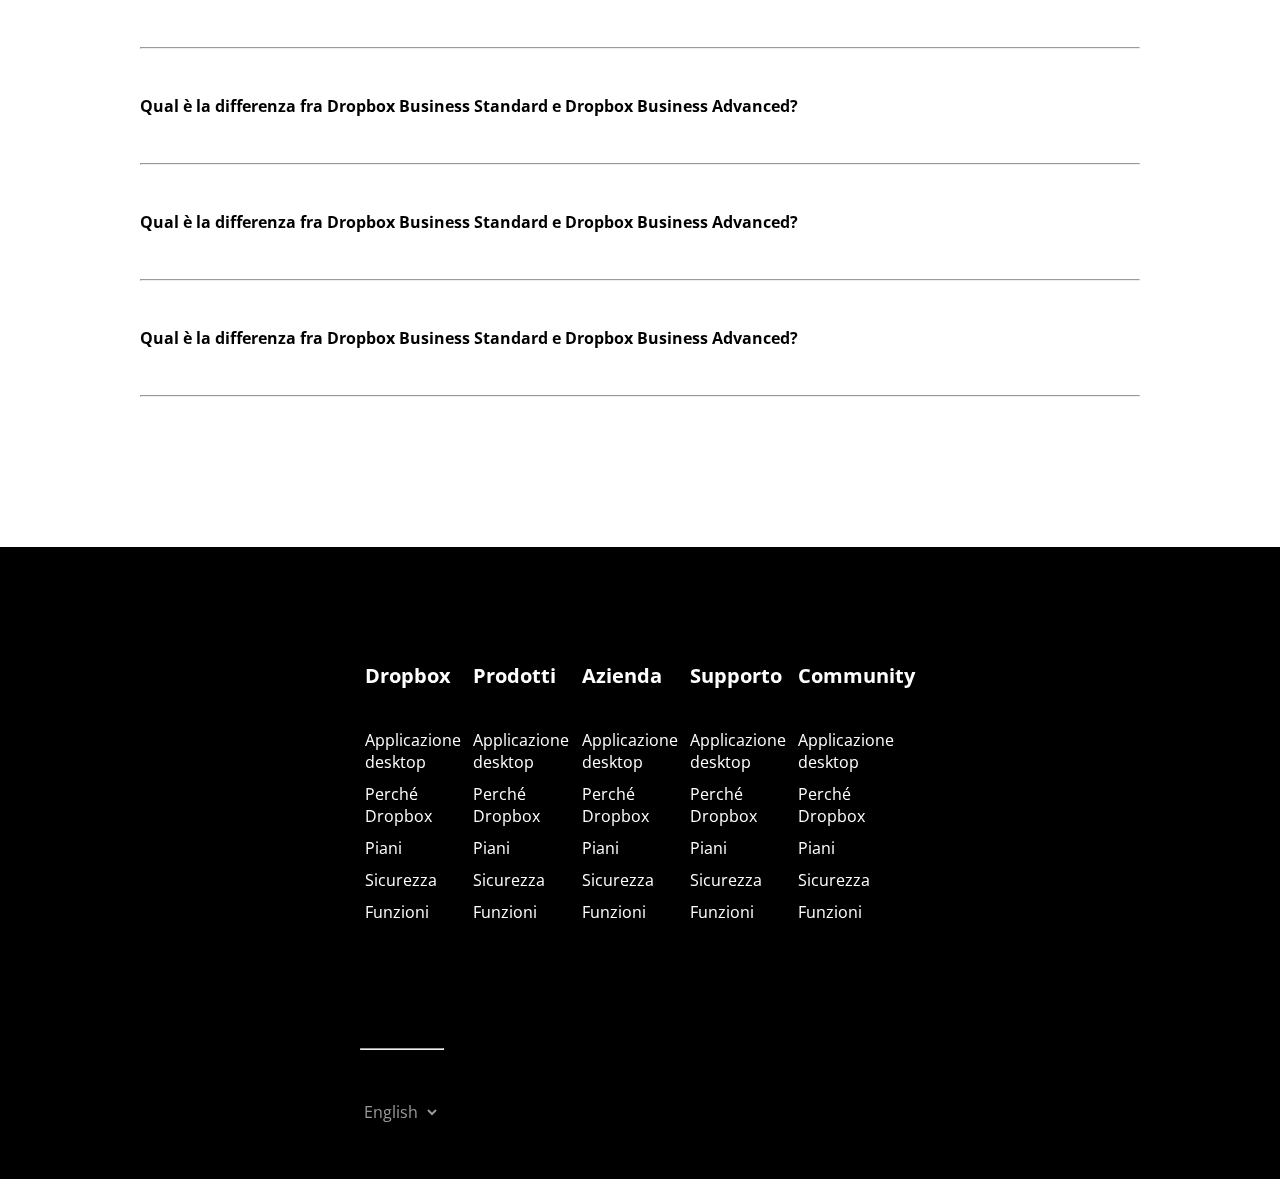
==== commit 82cca2da: "feat: validated html" ====
--- a/index.html
+++ b/index.html
@@ -7,7 +7,7 @@
     <title>Dropbox</title>
 
     <!-- FONT AWESOME -->
-    <link rel="stylesheet" href="https://cdnjs.cloudflare.com/ajax/libs/font-awesome/6.4.2/css/all.min.css" integrity="sha512-z3gLpd7yknf1YoNbCzqRKc4qyor8gaKU1qmn+CShxbuBusANI9QpRohGBreCFkKxLhei6S9CQXFEbbKuqLg0DA==" crossorigin="anonymous" referrerpolicy="no-referrer" />
+    <link rel="stylesheet" href="https://cdnjs.cloudflare.com/ajax/libs/font-awesome/6.4.2/css/all.min.css" integrity="sha512-z3gLpd7yknf1YoNbCzqRKc4qyor8gaKU1qmn+CShxbuBusANI9QpRohGBreCFkKxLhei6S9CQXFEbbKuqLg0DA==" crossorigin="anonymous" referrerpolicy="no-referrer"/>
 
     <!-- GOOGLE FONTS - OPENS SANS -->
     <link rel="preconnect" href="https://fonts.googleapis.com">
@@ -170,7 +170,7 @@
                 <article class="border">
 
                     <div class="art-header">
-                        <i class="fa-solid fa-building"></i></i> Azienda
+                        <i class="fa-solid fa-building"></i> Azienda
                     </div>
 
                     <div class="art-main">
@@ -198,7 +198,7 @@
                 <article class="border">
 
                     <div class="art-header">
-                        <i class="fa-solid fa-building"></i></i> Azienda
+                        <i class="fa-solid fa-building"></i> Azienda
                     </div>
 
                     <div class="art-main">
@@ -212,7 +212,7 @@
                         <div class="right-col-article">
                             <button>Contatta l'ufficio vendite</button>
                         </div>
-                        
+                    </div> 
                 </article>
 
             </div>
@@ -328,7 +328,7 @@
             <div class="banner-bottom">
                 <div class="banner-bottom-container central-small">
                     <h2>Porta Dropbox Business nella tua azienda.</h2>
-                    <a href="#"><button class="button-white no-border">Inizia la tua prova gratuita</button></a>
+                    <div><button class="button-white no-border">Inizia la tua prova gratuita</button></div>
                 </div>
                 
             </div>
--- a/css/style.css
+++ b/css/style.css
@@ -528,9 +528,8 @@
 color: #61082b;
 }
 
-.banner-bottom a button {
+.banner-bottom  button {
     white-space: nowrap;
-    padding: 10px 50px;
 }
 
 /* ***************************** */
@@ -553,7 +552,6 @@
     padding-bottom: 45px;
     padding-right: 60px;
     cursor: pointer;
-    overflow:hidden;
 }
 
 .answer-div {
